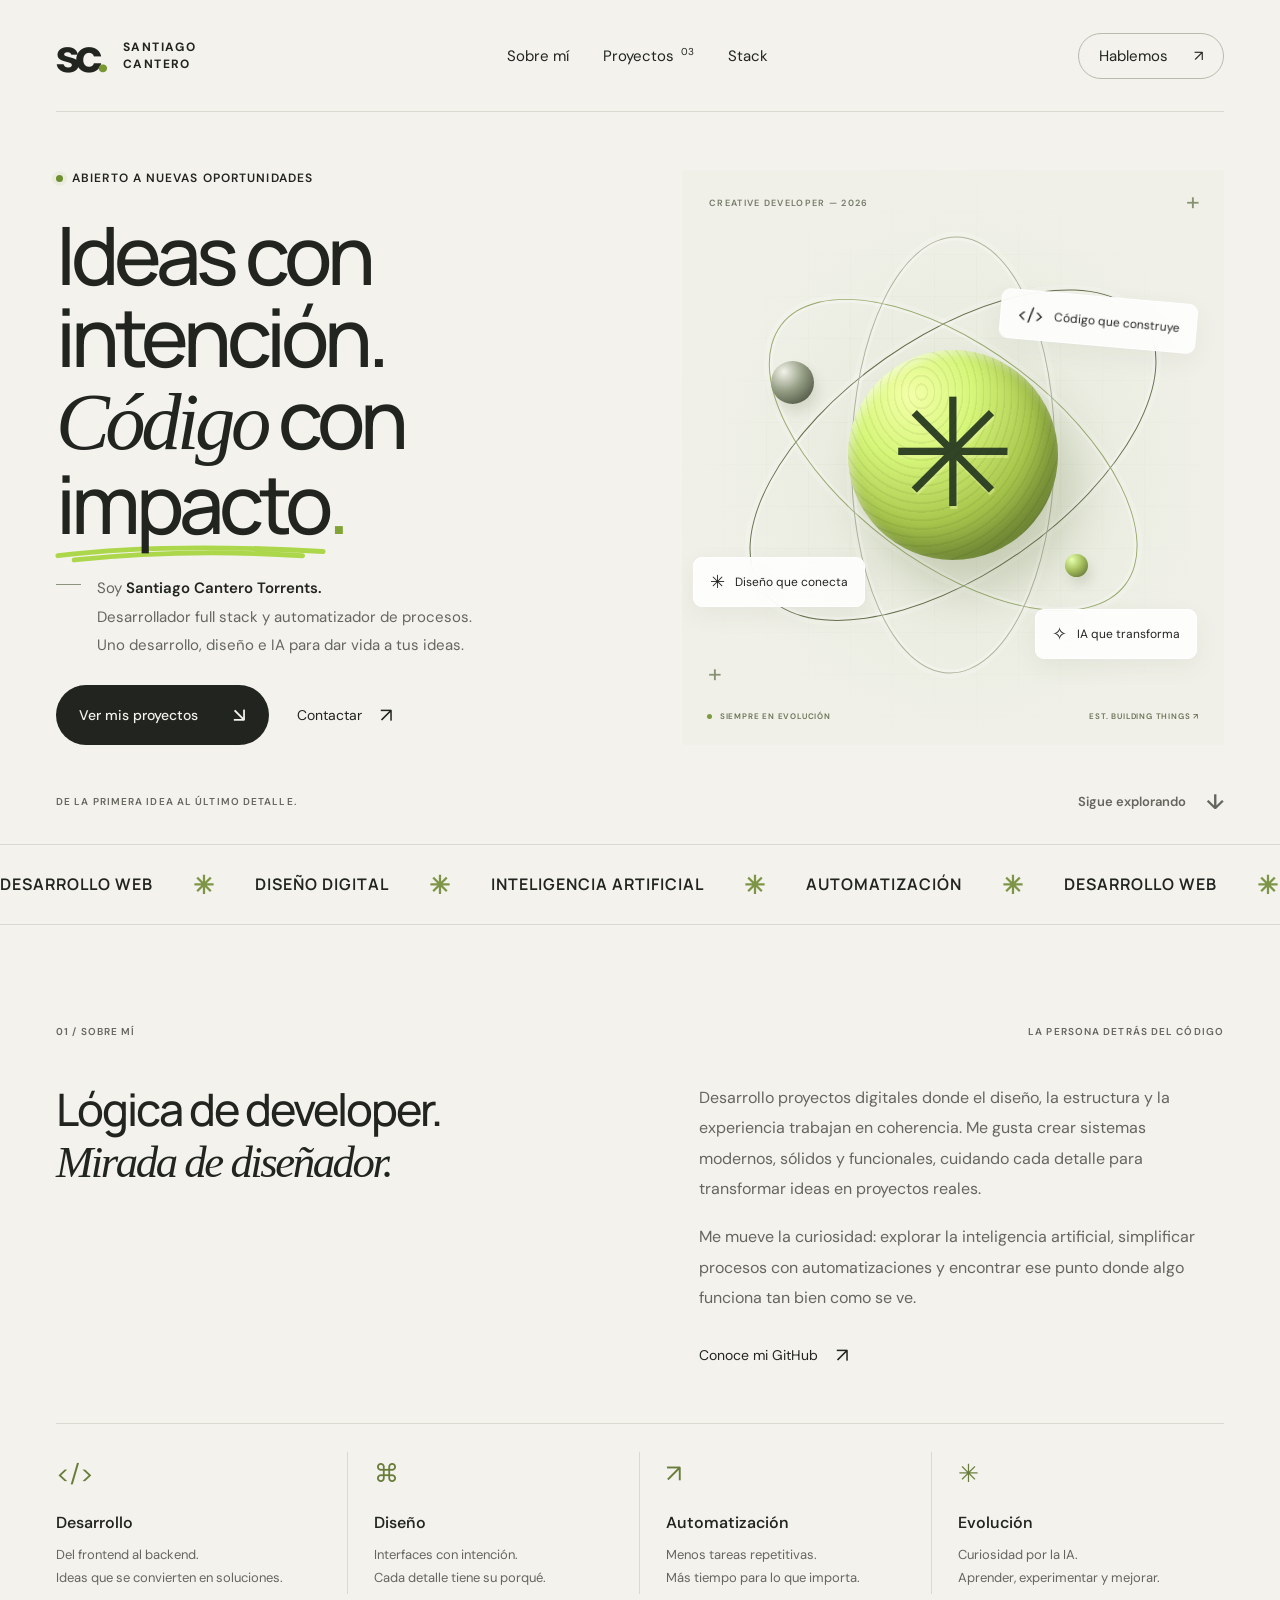
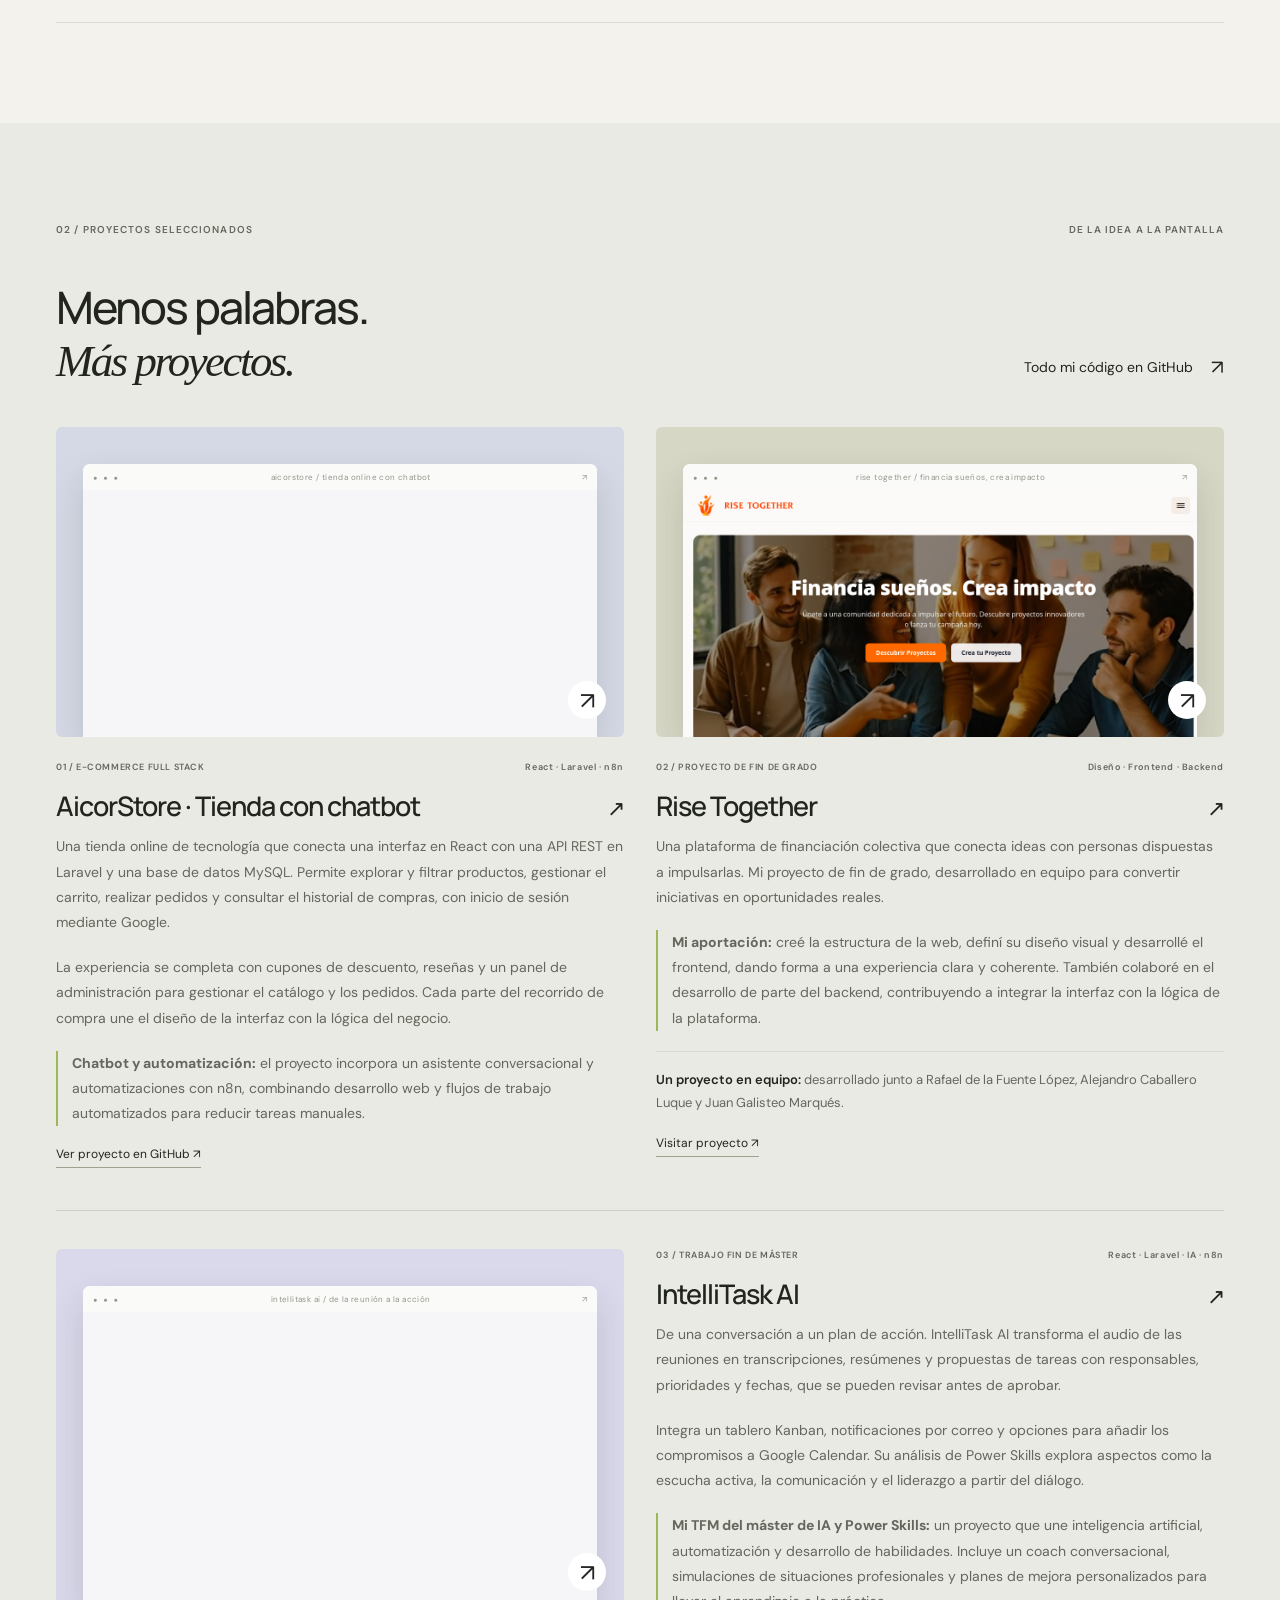
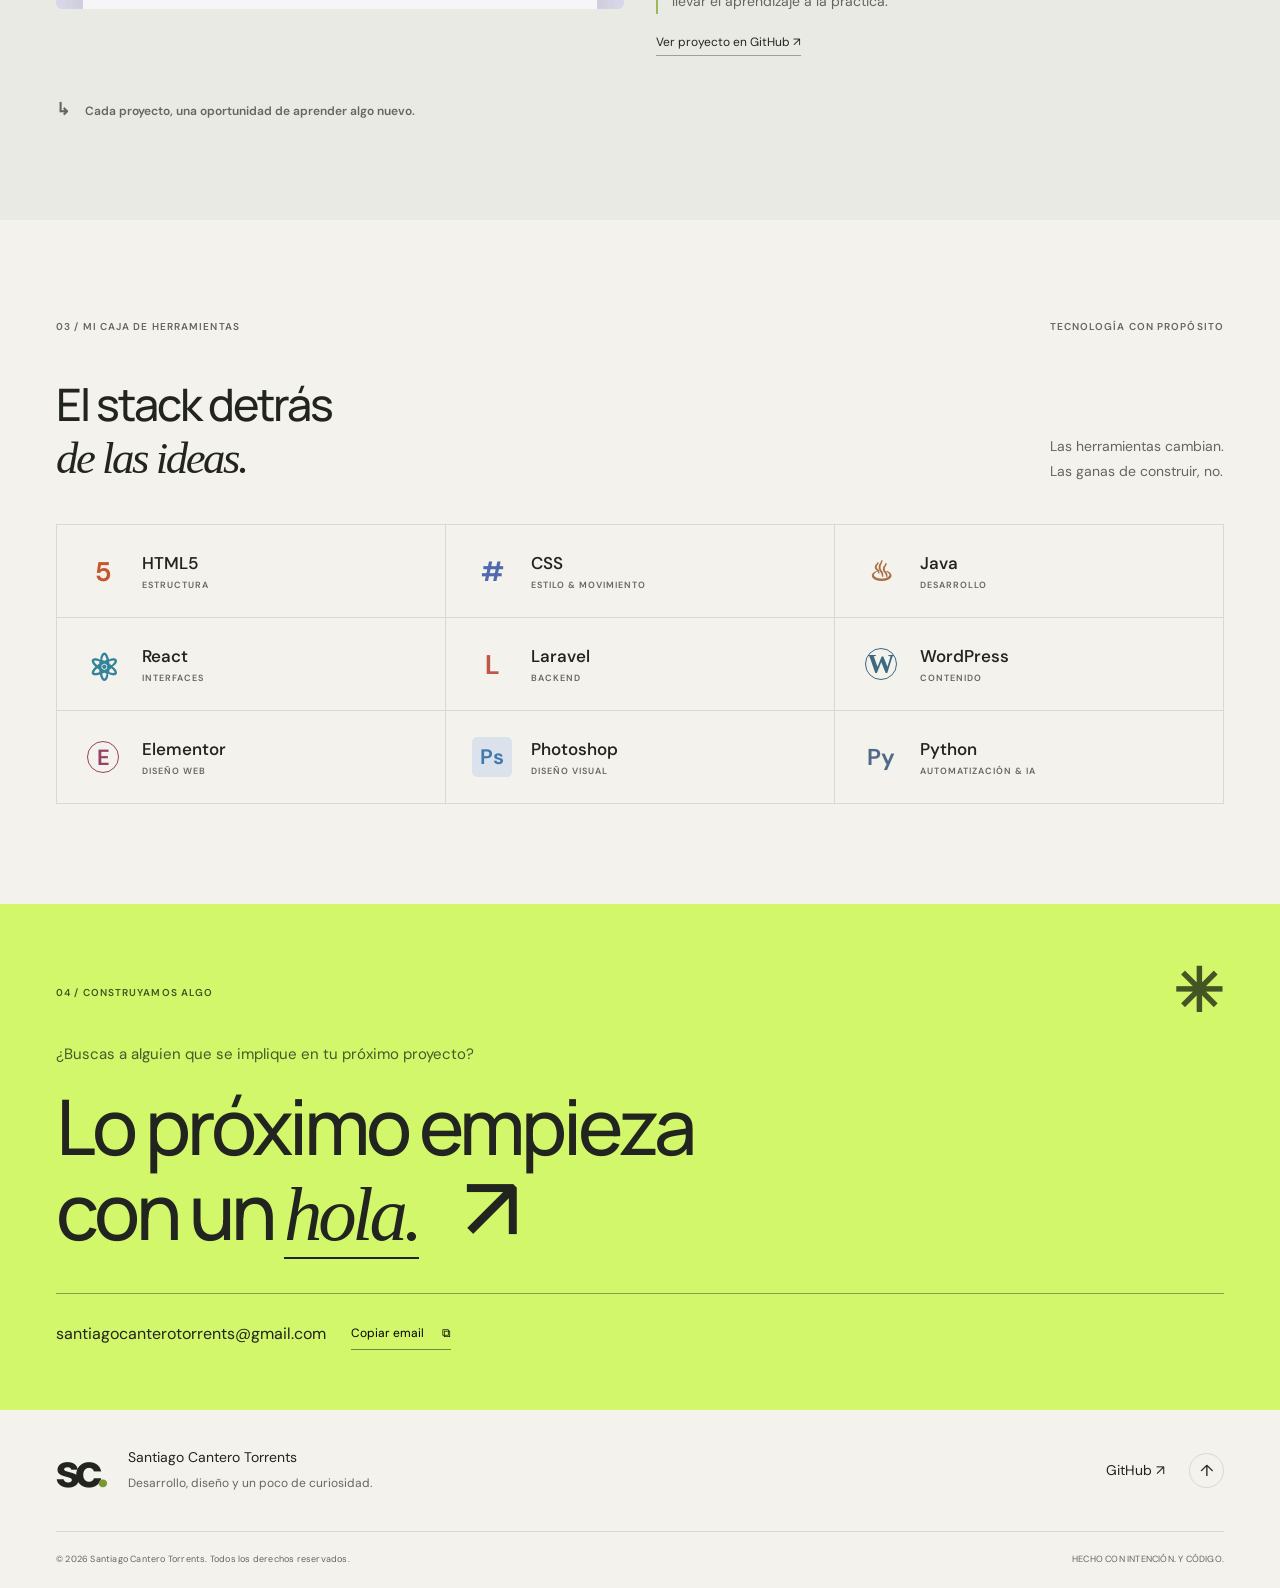
==== index.html @ 755dc34a "Publicar portfolio personal con proyectos y presentación" ====
<!DOCTYPE html>
<html lang="es">
<head>
  <meta charset="UTF-8">
  <meta name="viewport" content="width=device-width, initial-scale=1.0">
  <meta name="theme-color" content="#f3f2ed">
  <meta name="description" content="Santiago Cantero Torrents. Desarrollador full stack y automatizador de procesos. Desarrollo web, diseño e inteligencia artificial para transformar ideas en proyectos reales.">
  <meta property="og:title" content="Santiago Cantero — Desarrollo, diseño & automatización">
  <meta property="og:description" content="Ideas con intención. Código que las hace realidad. Descubre mis proyectos y hablemos.">
  <meta property="og:type" content="website">
  <meta property="og:url" content="https://santicantero.github.io/">
  <link rel="canonical" href="https://santicantero.github.io/">
  <link rel="icon" type="image/svg+xml" href="assets/favicon.svg">
  <link rel="stylesheet" href="styles.css">
  <script src="script.js" defer></script>
  <title>Santiago Cantero Torrents · Full stack developer</title>
</head>
<body>
  <a class="skip-link" href="#contenido">Saltar al contenido</a>
  <header class="header wrap">
    <a class="brand" href="#inicio" aria-label="Santiago Cantero, inicio">sc<span class="brand-dot">.</span><span class="brand-name">SANTIAGO<br>CANTERO</span></a>
    <nav aria-label="Navegación principal">
      <a href="#sobre-mi">Sobre mí</a><a href="#proyectos">Proyectos <span class="nav-count">03</span></a><a href="#stack">Stack</a>
    </nav>
    <a class="header-contact" href="mailto:santiagocanterotorrents@gmail.com">Hablemos <span aria-hidden="true">↗</span></a>
  </header>
  <main id="contenido">
    <section class="hero wrap" id="inicio" aria-labelledby="hero-title">
      <div class="hero-copy">
        <p class="eyebrow"><span class="status-dot"></span> ABIERTO A NUEVAS OPORTUNIDADES</p>
        <h1 id="hero-title">Ideas con<br>intención.<br><span class="serif">Código</span> con<br><span class="highlight">impacto<svg viewBox="0 0 450 25" aria-hidden="true"><path d="M3 17 Q180 -5 442 10 M30 24 Q210 5 408 17"/></svg></span><span class="period">.</span></h1>
        <div class="intro"><span class="intro-line" aria-hidden="true"></span><p>Soy <strong>Santiago Cantero Torrents.</strong><br>Desarrollador full stack y automatizador de procesos.<br>Uno desarrollo, diseño e IA para dar vida a tus ideas.</p></div>
        <div class="hero-actions"><a class="button dark" href="#proyectos">Ver mis proyectos <span aria-hidden="true">↘</span></a><a class="text-link" href="mailto:santiagocanterotorrents@gmail.com">Contactar <span aria-hidden="true">↗</span></a></div>
      </div>
      <div class="hero-art" aria-label="Composición abstracta de órbitas que conectan código, diseño e inteligencia artificial" role="img">
        <div class="art-grid"></div><span class="art-coord top">CREATIVE DEVELOPER — 2026</span><span class="art-cross cross-one">+</span><span class="art-cross cross-two">+</span>
        <div class="orbit-system"><div class="orbit orbit-one"></div><div class="orbit orbit-two"></div><div class="orbit orbit-three"></div><div class="core"><div class="core-inner">✳</div></div><div class="satellite satellite-one"></div><div class="satellite satellite-two"></div></div>
        <div class="floating-label label-code"><span>&lt;/&gt;</span> Código que construye</div><div class="floating-label label-design"><span>✳</span> Diseño que conecta</div><div class="floating-label label-ai"><span>✧</span> IA que transforma</div>
        <div class="art-bottom"><span><i></i> SIEMPRE EN EVOLUCIÓN</span><span>EST. BUILDING THINGS ↗</span></div>
      </div>
      <div class="hero-bottom"><span>DE LA PRIMERA IDEA AL ÚLTIMO DETALLE.</span><a href="#sobre-mi">Sigue explorando <span aria-hidden="true">↓</span></a></div>
    </section>
    <div class="ticker" aria-hidden="true"><div>DESARROLLO WEB <span>✳</span> DISEÑO DIGITAL <span>✳</span> INTELIGENCIA ARTIFICIAL <span>✳</span> AUTOMATIZACIÓN <span>✳</span> DESARROLLO WEB <span>✳</span> DISEÑO DIGITAL <span>✳</span> INTELIGENCIA ARTIFICIAL <span>✳</span> AUTOMATIZACIÓN <span>✳</span></div></div>
    <section class="about section wrap" id="sobre-mi" aria-labelledby="about-title">
      <div class="section-kicker"><span>01 / SOBRE MÍ</span><span>LA PERSONA DETRÁS DEL CÓDIGO</span></div>
      <div class="about-layout"><h2 id="about-title">Lógica de developer.<br><span class="serif">Mirada de diseñador.</span></h2><div class="about-copy"><p>Desarrollo proyectos digitales donde el diseño, la estructura y la experiencia trabajan en coherencia. Me gusta crear sistemas modernos, sólidos y funcionales, cuidando cada detalle para transformar ideas en proyectos reales.</p><p>Me mueve la curiosidad: explorar la inteligencia artificial, simplificar procesos con automatizaciones y encontrar ese punto donde algo funciona tan bien como se ve.</p><a class="text-link" href="https://github.com/santicantero" target="_blank" rel="noopener noreferrer">Conoce mi GitHub <span aria-hidden="true">↗</span></a></div></div>
      <div class="principles"><article><span class="principle-icon">&lt;/&gt;</span><h3>Desarrollo</h3><p>Del frontend al backend.<br>Ideas que se convierten en soluciones.</p></article><article><span class="principle-icon">⌘</span><h3>Diseño</h3><p>Interfaces con intención.<br>Cada detalle tiene su porqué.</p></article><article><span class="principle-icon">↗</span><h3>Automatización</h3><p>Menos tareas repetitivas.<br>Más tiempo para lo que importa.</p></article><article><span class="principle-icon">✳</span><h3>Evolución</h3><p>Curiosidad por la IA.<br>Aprender, experimentar y mejorar.</p></article></div>
    </section>
    <section class="projects section" id="proyectos" aria-labelledby="projects-title"><div class="wrap">
      <div class="section-kicker"><span>02 / PROYECTOS SELECCIONADOS</span><span>DE LA IDEA A LA PANTALLA</span></div>
      <div class="section-heading"><h2 id="projects-title">Menos palabras.<br><span class="serif">Más proyectos.</span></h2><a class="text-link" href="https://github.com/santicantero?tab=repositories" target="_blank" rel="noopener noreferrer">Todo mi código en GitHub <span aria-hidden="true">↗</span></a></div>
      <div class="project-grid">
        <article class="project-card">
          <a class="project-image shop" href="https://github.com/santicantero/Tienda-Online-con-Chatbot" target="_blank" rel="noopener noreferrer" aria-label="Ver el código de Tienda online con chatbot en GitHub; imagen de su interfaz AicorStore">
            <div class="browser-frame"><div class="browser-bar"><span>● ● ●</span><span>aicorstore / tienda online con chatbot</span><span>↗</span></div><iframe class="store-preview" src="assets/tienda-preview.html" title="Vista de la portada de AicorStore, generada a partir de su frontend original" loading="lazy" sandbox="" tabindex="-1" aria-hidden="true"></iframe></div><span class="image-link" aria-hidden="true">↗</span>
          </a>
          <div class="project-meta"><span>01 / E-COMMERCE FULL STACK</span><span>React · Laravel · n8n</span></div>
          <h3><a href="https://github.com/santicantero/Tienda-Online-con-Chatbot" target="_blank" rel="noopener noreferrer">AicorStore · Tienda con chatbot <span aria-hidden="true">↗</span></a></h3>
          <p>Una tienda online de tecnología que conecta una interfaz en React con una API REST en Laravel y una base de datos MySQL. Permite explorar y filtrar productos, gestionar el carrito, realizar pedidos y consultar el historial de compras, con inicio de sesión mediante Google.</p>
          <p>La experiencia se completa con cupones de descuento, reseñas y un panel de administración para gestionar el catálogo y los pedidos. Cada parte del recorrido de compra une el diseño de la interfaz con la lógica del negocio.</p>
          <p class="project-role"><strong>Chatbot y automatización:</strong> el proyecto incorpora un asistente conversacional y automatizaciones con n8n, combinando desarrollo web y flujos de trabajo automatizados para reducir tareas manuales.</p>
          <div class="project-links"><a href="https://github.com/santicantero/Tienda-Online-con-Chatbot" target="_blank" rel="noopener noreferrer">Ver proyecto en GitHub ↗</a></div>
        </article>
        <article class="project-card">
          <a class="project-image tfg" href="https://proyecto1.arenadaw.com.es/" target="_blank" rel="noopener noreferrer" aria-label="Visitar Rise Together, mi proyecto de fin de grado">
            <div class="browser-frame"><div class="browser-bar"><span>● ● ●</span><span>rise together / financia sueños, crea impacto</span><span>↗</span></div><img src="assets/tfg.png" alt="Captura de Rise Together, plataforma para descubrir e impulsar proyectos mediante campañas de financiación" width="1200" height="850" loading="lazy"></div><span class="image-link" aria-hidden="true">↗</span>
          </a>
          <div class="project-meta"><span>02 / PROYECTO DE FIN DE GRADO</span><span>Diseño · Frontend · Backend</span></div>
          <h3><a href="https://proyecto1.arenadaw.com.es/" target="_blank" rel="noopener noreferrer">Rise Together <span aria-hidden="true">↗</span></a></h3>
          <p>Una plataforma de financiación colectiva que conecta ideas con personas dispuestas a impulsarlas. Mi proyecto de fin de grado, desarrollado en equipo para convertir iniciativas en oportunidades reales.</p>
          <p class="project-role"><strong>Mi aportación:</strong> creé la estructura de la web, definí su diseño visual y desarrollé el frontend, dando forma a una experiencia clara y coherente. También colaboré en el desarrollo de parte del backend, contribuyendo a integrar la interfaz con la lógica de la plataforma.</p>
          <p class="project-credits"><strong>Un proyecto en equipo:</strong> desarrollado junto a Rafael de la Fuente López, Alejandro Caballero Luque y Juan Galisteo Marqués.</p>
          <div class="project-links"><a href="https://proyecto1.arenadaw.com.es/" target="_blank" rel="noopener noreferrer">Visitar proyecto ↗</a></div>
        </article>
        <article class="project-card project-featured">
          <a class="project-image intellitask" href="https://github.com/santicantero/IntelliTask-AI" target="_blank" rel="noopener noreferrer" aria-label="Ver IntelliTask AI, mi TFM de IA y Power Skills, en GitHub">
            <div class="browser-frame"><div class="browser-bar"><span>● ● ●</span><span>intellitask ai / de la reunión a la acción</span><span>↗</span></div><iframe class="store-preview" src="assets/intellitask-preview.html" title="Vista del panel original de IntelliTask AI, sin datos de reuniones" loading="lazy" sandbox="" tabindex="-1" aria-hidden="true"></iframe></div><span class="image-link" aria-hidden="true">↗</span>
          </a>
          <div class="featured-copy">
            <div class="project-meta"><span>03 / TRABAJO FIN DE MÁSTER</span><span>React · Laravel · IA · n8n</span></div>
            <h3><a href="https://github.com/santicantero/IntelliTask-AI" target="_blank" rel="noopener noreferrer">IntelliTask AI <span aria-hidden="true">↗</span></a></h3>
            <p>De una conversación a un plan de acción. IntelliTask AI transforma el audio de las reuniones en transcripciones, resúmenes y propuestas de tareas con responsables, prioridades y fechas, que se pueden revisar antes de aprobar.</p>
            <p>Integra un tablero Kanban, notificaciones por correo y opciones para añadir los compromisos a Google Calendar. Su análisis de Power Skills explora aspectos como la escucha activa, la comunicación y el liderazgo a partir del diálogo.</p>
            <p class="project-role"><strong>Mi TFM del máster de IA y Power Skills:</strong> un proyecto que une inteligencia artificial, automatización y desarrollo de habilidades. Incluye un coach conversacional, simulaciones de situaciones profesionales y planes de mejora personalizados para llevar el aprendizaje a la práctica.</p>
            <div class="project-links"><a href="https://github.com/santicantero/IntelliTask-AI" target="_blank" rel="noopener noreferrer">Ver proyecto en GitHub ↗</a></div>
          </div>
        </article>
      </div><p class="projects-note"><span>↳</span> Cada proyecto, una oportunidad de aprender algo nuevo.</p>
    </div></section>
    <section class="stack section wrap" id="stack" aria-labelledby="stack-title"><div class="section-kicker"><span>03 / MI CAJA DE HERRAMIENTAS</span><span>TECNOLOGÍA CON PROPÓSITO</span></div><div class="section-heading"><h2 id="stack-title">El stack detrás<br><span class="serif">de las ideas.</span></h2><p>Las herramientas cambian.<br>Las ganas de construir, no.</p></div><div class="tech-grid">
      <div class="tech"><span class="tech-symbol html">5</span><div><h3>HTML5</h3><p>ESTRUCTURA</p></div></div><div class="tech"><span class="tech-symbol css">#</span><div><h3>CSS</h3><p>ESTILO & MOVIMIENTO</p></div></div><div class="tech"><span class="tech-symbol java">♨</span><div><h3>Java</h3><p>DESARROLLO</p></div></div><div class="tech"><span class="tech-symbol react">⚛</span><div><h3>React</h3><p>INTERFACES</p></div></div><div class="tech"><span class="tech-symbol laravel">L</span><div><h3>Laravel</h3><p>BACKEND</p></div></div><div class="tech"><span class="tech-symbol wordpress">W</span><div><h3>WordPress</h3><p>CONTENIDO</p></div></div><div class="tech"><span class="tech-symbol elementor">E</span><div><h3>Elementor</h3><p>DISEÑO WEB</p></div></div><div class="tech"><span class="tech-symbol photoshop">Ps</span><div><h3>Photoshop</h3><p>DISEÑO VISUAL</p></div></div><div class="tech"><span class="tech-symbol python">Py</span><div><h3>Python</h3><p>AUTOMATIZACIÓN & IA</p></div></div>
    </div></section>
    <section class="contact" id="contacto" aria-labelledby="contact-title"><div class="wrap"><div class="section-kicker"><span>04 / CONSTRUYAMOS ALGO</span><span class="contact-star" aria-hidden="true">✳</span></div><p class="contact-intro">¿Buscas a alguien que se implique en tu próximo proyecto?</p><h2 id="contact-title">Lo próximo empieza<br>con un <a href="mailto:santiagocanterotorrents@gmail.com"><span class="serif">hola.</span><span class="contact-arrow" aria-hidden="true">↗</span></a></h2><div class="contact-bottom"><a class="email" href="mailto:santiagocanterotorrents@gmail.com">santiagocanterotorrents@gmail.com</a><button class="copy-email" type="button">Copiar email <span aria-hidden="true">⧉</span></button><span class="copy-status" role="status" aria-live="polite"></span></div></div></section>
  </main>
  <footer class="footer wrap"><div class="footer-top"><a class="brand" href="#inicio" aria-label="Volver al inicio">sc<span class="brand-dot">.</span></a><p>Santiago Cantero Torrents<br><span>Desarrollo, diseño y un poco de curiosidad.</span></p><a class="text-link" href="https://github.com/santicantero" target="_blank" rel="noopener noreferrer">GitHub ↗</a><a class="back-top" href="#inicio" aria-label="Volver al inicio">↑</a></div><div class="footer-bottom"><span>© <span id="year">2026</span> Santiago Cantero Torrents. Todos los derechos reservados.</span><span>HECHO CON INTENCIÓN. Y CÓDIGO.</span></div></footer>
</body>
</html>
---- styles.css ----
@import url('https://fonts.googleapis.com/css2?family=DM+Sans:wght@400;450;500;550;600;650;700&family=Manrope:wght@400;500;600;650;700;750;800&display=swap');
:root{--paper:#f3f2ed;--ink:#22241f;--muted:#65675e;--line:#d8d9cf;--lime:#d2f76a;--serif:Georgia,'Times New Roman',serif}*{box-sizing:border-box}html{scroll-behavior:smooth;scroll-padding-top:30px}body{margin:0;background:var(--paper);color:var(--ink);font-family:'DM Sans',sans-serif;-webkit-font-smoothing:antialiased}a{color:inherit;text-decoration:none}button{font:inherit}::selection{background:var(--lime);color:var(--ink)}:focus-visible{outline:3px solid #678d19;outline-offset:6px}button,a{-webkit-tap-highlight-color:transparent}img{display:block;max-width:100%}.wrap{width:min(1280px,calc(100% - 112px));margin-inline:auto}.header{height:112px;display:flex;align-items:center;justify-content:space-between;border-bottom:1px solid var(--line)}.brand{display:flex;align-items:center;font-size:49px;font-weight:800;letter-spacing:-5px;line-height:1}.brand-dot{color:#799733}.brand-name{font-size:12px;line-height:1.4;letter-spacing:1.4px;font-weight:700;margin-left:19px}.header nav{display:flex;gap:34px;align-items:center;font-size:15px}.header nav a{padding:12px 0}.header nav a:hover,.text-link:hover{color:#668321}.nav-count{font-size:10px;vertical-align:super;margin-left:3px}.header-contact{border:1px solid #b8bbac;border-radius:30px;padding:12px 20px;font-size:15px;display:flex;gap:26px;transition:background .2s}.header-contact:hover{background:var(--lime)}.hero{display:grid;grid-template-columns:1.1fr 1fr;gap:20px 30px;padding-top:58px}.eyebrow,.section-kicker,.art-coord,.art-bottom,.hero-bottom,.project-meta,.projects-note,.footer-bottom,.tech p{font-family:'DM Sans',sans-serif;font-size:12px;font-weight:600;letter-spacing:1.1px}.eyebrow{display:flex;align-items:center;gap:9px;margin:0 0 28px}.status-dot{width:7px;height:7px;border-radius:50%;background:#6c902f;box-shadow:0 0 0 4px #79973312}h1,h2,h3,p{margin-top:0}h1,h2{font-family:'Manrope','DM Sans',sans-serif;font-weight:500}h1{font-size:clamp(60px,6.3vw,92px);line-height:1.015;letter-spacing:-5px;margin-bottom:30px}.serif{font-family:var(--serif);font-weight:400;font-style:italic;letter-spacing:-.055em}.highlight{position:relative;z-index:0}.highlight svg{position:absolute;left:0;bottom:-5px;width:100%;height:20px;z-index:-1;overflow:visible}.highlight path{stroke:#acd74a;stroke-width:8;fill:none;stroke-linecap:round}.period{color:#82a336}.intro{display:flex;gap:16px;align-items:flex-start}.intro-line{width:25px;height:1px;background:#8d9381;margin-top:10px;flex-shrink:0}.intro p{font-size:15px;color:var(--muted);line-height:1.9;margin-bottom:25px}.intro strong{color:var(--ink);font-weight:600}.hero-actions{display:flex;align-items:center;gap:28px}.button{display:inline-flex;gap:35px;align-items:center;padding:17px 23px;border-radius:40px;font-size:14px;font-weight:500;transition:transform .2s,background .2s}.button:hover{transform:translateY(-3px);background:#424a31}.dark{background:var(--ink);color:var(--paper)}.button span{font-size:20px}.text-link{font-size:14px;display:inline-flex;gap:18px;align-items:center;transition:color .2s}.text-link span{font-size:20px}.hero-art{position:relative;min-height:550px;align-self:stretch;border-radius:4px;overflow:hidden;background:radial-gradient(ellipse at 52% 52%,#e3e8d4 0%,#e9ecdf 28%,#f0f0e8 65%);isolation:isolate}.art-grid{position:absolute;inset:0;background-image:linear-gradient(#929d7810 1px,transparent 1px),linear-gradient(90deg,#929d7810 1px,transparent 1px);background-size:42px 42px;mask-image:radial-gradient(ellipse,#000,transparent 75%)}.art-coord{position:absolute;top:27px;left:27px;font-size:9px;letter-spacing:1.3px;color:#737968}.art-cross{position:absolute;font-size:25px;font-weight:400;color:#889373}.cross-one{right:24px;top:15px}.cross-two{left:26px;bottom:55px}.orbit-system{position:absolute;inset:14% 2% 15%;perspective:800px;animation:levitate 7s ease-in-out infinite}.orbit{position:absolute;left:50%;top:50%;width:90%;height:58%;border:1px solid #67714e;box-shadow:0 0 0 5px #ffffff28,inset 0 0 0 3px #ffffff42;border-radius:50%;transform:translate(-50%,-50%) rotate(-35deg)}.orbit-two{transform:translate(-50%,-50%) rotate(37deg);border-color:#9aab70;width:83%;height:53%}.orbit-three{transform:translate(-50%,-50%) rotate(91deg);width:84%;height:50%;border-color:#b0b59d}.core{position:absolute;left:50%;top:50%;width:210px;height:210px;transform:translate(-50%,-50%);border-radius:50%;display:grid;place-items:center;background:radial-gradient(circle at 30% 22%,#f3ffa8 0%,#d6f67a 28%,#a9c74d 58%,#758d39 85%);box-shadow:inset -13px -15px 23px #51652665,inset 3px 4px 8px #fff9,18px 30px 46px #61703b3d;z-index:2}.core:after{content:'';position:absolute;inset:0;border-radius:50%;background:repeating-radial-gradient(ellipse at 35% 20%,transparent 0 5px,#5f773418 6px 7px);mix-blend-mode:multiply}.core-inner{font-size:150px;color:#314526;line-height:1;text-shadow:1px 3px 0 #eef9a56b;animation:rotate 40s linear infinite}.satellite{position:absolute;border-radius:50%;background:radial-gradient(circle at 30% 25%,#f1f3e8,#939b82 45%,#363e2f);width:43px;height:43px;box-shadow:4px 8px 12px #535c3526;z-index:3}.satellite-one{left:15%;top:27%}.satellite-two{width:23px;height:23px;bottom:20%;right:24%;background:radial-gradient(circle at 30% 25%,#e5ffad,#a6bf5d 45%,#51612f)}.floating-label{position:absolute;display:flex;align-items:center;gap:10px;padding:12px 16px;font-size:12px;background:#ffffffd9;backdrop-filter:blur(12px);border:1px solid #fff;border-radius:9px;box-shadow:0 8px 25px #464d3410;z-index:4;animation:levitate 6s ease-in-out infinite}.floating-label span{font-size:18px}.label-code{top:22%;right:5%;transform:rotate(5deg)}.label-design{left:2%;bottom:24%;animation-delay:-2s}.label-ai{right:5%;bottom:15%;animation-delay:-4s}.art-bottom{position:absolute;bottom:24px;left:25px;right:25px;display:flex;justify-content:space-between;font-size:8px;letter-spacing:.8px;color:#697354}.art-bottom i{display:inline-block;width:5px;height:5px;background:#7c9c3c;border-radius:50%;margin-right:5px}.hero-bottom{grid-column:1/-1;display:flex;align-items:center;justify-content:space-between;margin:23px 0 28px;color:var(--muted);font-size:10px}.hero-bottom a{display:flex;align-items:center;gap:20px;text-transform:none;letter-spacing:0;font-size:13px}.hero-bottom a span{font-size:21px}.ticker{border-block:1px solid var(--line);padding:22px 0;overflow:hidden}.ticker>div{display:flex;align-items:center;gap:40px;width:max-content;animation:marquee 45s linear infinite;font-family:'Manrope',sans-serif;font-size:16px;font-weight:650;letter-spacing:1px}.ticker span{font-size:25px;color:#7e9547}.section{padding-block:100px}.section-kicker{display:flex;justify-content:space-between;gap:20px;margin-bottom:45px;font-size:10px;color:var(--muted)}.about-layout{display:grid;grid-template-columns:1.1fr 1fr;gap:65px}h2{font-size:clamp(34px,3.5vw,50px);line-height:1.15;letter-spacing:-2px;margin-bottom:35px}.about-copy p{font-size:16px;line-height:1.9;color:var(--muted);margin-bottom:18px}.about-copy .text-link{margin-top:10px}.principles{display:grid;grid-template-columns:repeat(4,1fr);border-block:1px solid var(--line);margin-top:55px;padding:28px 0}.principles article{padding:5px 26px;border-right:1px solid var(--line)}.principles article:first-child{padding-left:0}.principles article:last-child{border:0}.principle-icon{display:block;font-size:25px;margin-bottom:25px;color:#697d3b;height:30px}.principles h3{font-size:16px;font-weight:550;margin-bottom:10px}.principles p{font-size:13px;color:var(--muted);line-height:1.8;margin:0}.projects{background:#e9eae3}.section-heading{display:flex;align-items:flex-end;justify-content:space-between;gap:30px;margin-bottom:40px}.section-heading h2{margin-bottom:0}.section-heading>.text-link{margin-bottom:7px}.project-grid{display:grid;grid-template-columns:1fr 1fr;gap:32px}.project-image{display:block;position:relative;overflow:hidden;padding:37px 27px 0;height:310px;border-radius:6px}.shop{background:#d4d9e5}.tfg{background:#d7d7c6}.browser-frame{border-radius:7px 7px 0 0;overflow:hidden;box-shadow:0 15px 35px #1b211724;transition:transform .6s cubic-bezier(.2,.8,.2,1);background:#fff;height:100%}.project-image:hover .browser-frame{transform:translateY(-8px) rotate(-1deg) scale(1.025)}.browser-bar{display:flex;align-items:center;justify-content:space-between;height:26px;padding:0 10px;background:#fafaf8;color:#92958a;font-size:8px;letter-spacing:.4px}.browser-bar>span:first-child{letter-spacing:2px;font-size:7px}.browser-frame img{width:100%;height:auto;min-height:100%;object-fit:cover;object-position:top}.image-link{position:absolute;right:18px;bottom:18px;width:38px;height:38px;border-radius:50%;background:#fff;display:grid;place-items:center;font-size:24px;transition:transform .2s}.project-image:hover .image-link{transform:rotate(45deg);background:var(--lime)}.project-meta{display:flex;justify-content:space-between;gap:10px;font-size:9px;letter-spacing:.6px;margin-top:24px;color:var(--muted)}.project-card h3{font-family:'Manrope',sans-serif;font-weight:550;font-size:27px;letter-spacing:-1px;margin:14px 0 10px}.project-card h3 a{display:flex;justify-content:space-between}.project-card h3 span{font-size:22px;font-weight:400}.project-card>p{font-size:14px;line-height:1.8;color:var(--muted);max-width:440px;margin-bottom:20px}.project-links{display:flex;gap:25px;font-size:12px}.project-links a{border-bottom:1px solid #9dA28e;padding-bottom:5px}.project-links a:hover{color:#536f1b;border-color:currentColor}.projects-note{margin:42px 0 0;font-size:12px;letter-spacing:0;color:var(--muted)}.projects-note span{margin-right:12px;font-size:17px}.section-heading>p{font-size:14px;line-height:1.8;color:var(--muted);margin:0}.tech-grid{display:grid;grid-template-columns:repeat(3,1fr);border-top:1px solid var(--line);border-left:1px solid var(--line)}.tech{display:flex;align-items:center;gap:19px;padding:26px;border-right:1px solid var(--line);border-bottom:1px solid var(--line);transition:background .2s}.tech:hover{background:#e8eddb}.tech h3{font-size:17px;font-weight:550;margin-bottom:5px}.tech p{font-size:9px;letter-spacing:1px;color:var(--muted);margin:0}.tech-symbol{display:grid;place-items:center;width:40px;height:40px;font-size:27px;font-weight:650}.html{color:#c5572f}.css{color:#5269af}.java{color:#a97044}.react{color:#33839a;font-size:37px}.laravel{color:#bf5648}.wordpress{font-family:Georgia,serif;color:#3c6980;border:1.5px solid;border-radius:50%;width:32px;height:32px;margin:4px}.elementor{color:#994065;border:1.5px solid;border-radius:50%;width:32px;height:32px;margin:4px;font-size:22px}.photoshop{color:#427aaf;font-size:21px;border-radius:5px;background:#dbe2ec}.python{color:#516b86;font-size:23px}.contact{background:var(--lime);padding:58px 0 60px;overflow:hidden}.contact .section-kicker{color:#445424;align-items:center;margin-bottom:22px}.contact-star{font-size:60px;line-height:1;animation:rotate 35s linear infinite}.contact-intro{font-size:15px;color:#49582c;margin-bottom:20px}.contact h2{font-size:clamp(50px,6vw,85px);letter-spacing:-4px;line-height:1.1;margin-bottom:36px}.contact h2 a{white-space:nowrap}.contact h2 .serif{border-bottom:2px solid #22241f}.contact-arrow{display:inline-block;font-size:90px;line-height:.7;margin-left:45px;transition:transform .3s}.contact h2 a:hover .contact-arrow{transform:translate(9px,-9px)}.contact-bottom{border-top:1px solid #899e51;padding-top:23px;display:flex;gap:25px;align-items:center;flex-wrap:wrap}.email{font-size:16px}.copy-email{border:0;background:transparent;padding:8px 0;cursor:pointer;font-size:12px;border-bottom:1px solid #71883c}.copy-email span{margin-left:15px}.copy-status{font-size:13px}.footer{padding-block:35px 23px}.footer-top{display:flex;gap:24px;align-items:center;margin-bottom:35px}.footer-top p{font-size:14px;line-height:1.8;margin:0}.footer-top p span{color:var(--muted);font-size:12px}.footer-top>.text-link{margin-left:auto}.back-top{width:35px;height:35px;border:1px solid var(--line);border-radius:50%;display:grid;place-items:center}.footer-bottom{display:flex;justify-content:space-between;gap:20px;font-size:9px;font-weight:400;letter-spacing:.2px;color:var(--muted);border-top:1px solid var(--line);padding-top:21px}.skip-link{position:fixed;top:-100px;left:15px;z-index:100;background:var(--ink);color:#fff;padding:15px}.skip-link:focus{top:10px}.reveal-ready{opacity:0;transform:translateY(22px);transition:opacity .8s,transform .8s}.reveal-ready.is-visible{opacity:1;transform:none}@keyframes rotate{to{transform:rotate(360deg)}}@keyframes levitate{0%,100%{translate:0 0}50%{translate:0 -12px}}@keyframes marquee{to{transform:translateX(-50%)}}
@media(min-width:1500px){.hero-art{min-height:600px}.hero{padding-top:65px}.core{width:245px;height:245px}.core-inner{font-size:170px}}@media(max-width:1050px){.wrap{width:calc(100% - 64px)}.header{height:95px}.hero{gap:20px;padding-top:40px}h1{font-size:67px;letter-spacing:-4px}.hero-art{min-height:530px}.core{width:170px;height:170px}.core-inner{font-size:120px}.floating-label{font-size:9px;padding:10px}.label-code{right:1%}.label-design{left:0}.art-bottom span:last-child{display:none}.about-layout{gap:30px}.project-image{height:260px;padding:27px 18px 0}.section{padding-block:75px}.principles article{padding-inline:18px}.project-meta{font-size:8px}.hero-bottom{margin-top:15px}.intro p{font-size:14px}.contact-arrow{font-size:70px}}
@media(max-width:700px){.wrap{width:calc(100% - 40px)}.header{height:82px}.brand{font-size:40px}.brand-name{display:none}.header nav{gap:18px;font-size:13px}.nav-count{display:none}.header-contact{font-size:13px;padding:9px 13px;gap:12px}.hero{grid-template-columns:1fr;padding-top:35px;gap:25px}.eyebrow{font-size:9px;margin-bottom:24px}h1{font-size:clamp(60px,13vw,84px);letter-spacing:-3.5px}h1 br:nth-of-type(2){display:none}h1 .serif:before{content:' ';}.intro p{font-size:14px}.hero-art{min-height:385px}.orbit-system{inset:5% 8%}.core{width:170px;height:170px}.label-code{top:19%;right:8%}.label-design{left:5%;bottom:28%}.label-ai{right:6%;bottom:16%}.art-bottom span:last-child{display:block}.hero-bottom{margin:0 0 0;padding:0 0 20px;font-size:8px}.hero-bottom a{font-size:12px;gap:12px}.ticker{padding-block:16px}.ticker>div{font-size:13px;gap:26px}.ticker span{font-size:20px}.section{padding-block:60px}.section-kicker{font-size:9px;margin-bottom:30px}.section-kicker>span:last-child:not(.contact-star){display:none}.about-layout{grid-template-columns:1fr;gap:0}h2{font-size:36px;letter-spacing:-1.7px}.about-copy p{font-size:15px}.principles{grid-template-columns:1fr 1fr;padding:0;margin-top:35px}.principles article{padding:22px 18px!important}.principles article:nth-child(2){border-right:0}.principles article:nth-child(-n+2){border-bottom:1px solid var(--line)}.principle-icon{margin-bottom:18px}.principles p{font-size:12px}.section-heading{align-items:flex-start;flex-direction:column;gap:24px;margin-bottom:30px}.project-grid{grid-template-columns:1fr;gap:38px}.project-image{height:290px;padding:30px 22px 0}.project-meta{font-size:9px}.project-card h3{font-size:27px}.project-card>p{font-size:14px}.tech-grid{grid-template-columns:1fr 1fr}.tech{padding:20px 12px;gap:12px}.tech h3{font-size:15px}.tech p{font-size:7.5px;letter-spacing:.5px}.tech-symbol{width:32px;font-size:25px}.tech:last-child{grid-column:1/-1}.tech .photoshop{font-size:19px}.contact{padding-block:35px 40px}.contact-star{font-size:42px}.contact-intro{font-size:13px;max-width:260px}.contact h2{font-size:clamp(43px,9vw,65px);letter-spacing:-2px}.contact-arrow{font-size:60px;margin-left:20px}.contact-bottom{gap:13px}.email{font-size:clamp(11px,3.1vw,14px)}.footer-top{gap:14px;flex-wrap:wrap}.footer-top p{font-size:12px}.footer-top p span{font-size:9px}.footer-top>.text-link{font-size:12px}.back-top{width:28px;height:28px}.footer-bottom{flex-direction:column;gap:12px;font-size:8px}.button{padding:14px 20px}.hero-actions{gap:25px}.brand{letter-spacing:-4px}}
@media(prefers-reduced-motion:reduce){html{scroll-behavior:auto}*,*:before,*:after{animation:none!important;transition:none!important}.reveal-ready{opacity:1;transform:none}}

/* Keep longer project names and metadata comfortable at small widths. */
.project-meta{flex-wrap:wrap;row-gap:7px}.project-card h3 a{gap:16px;align-items:baseline}.project-card h3 a span{flex-shrink:0}.project-role{border-left:2px solid #9db75a;padding-left:14px}.project-card>p{max-width:none}.email{overflow-wrap:anywhere}.footer-top p{min-width:0}@media(max-width:380px){.header nav{gap:12px}.header-contact{padding-inline:10px}.hero-actions{gap:17px}.button{gap:22px}.project-meta{font-size:10px}}

/* Static render of the original shop frontend, framed like the other project. */
.store-preview{display:block;width:250%;height:900px;border:0;transform:scale(.4);transform-origin:top left;pointer-events:none;background:#f6f6f8}
.project-card .project-credits{margin-top:18px;padding-top:16px;border-top:1px solid var(--line);font-size:13px;line-height:1.8}
.project-credits strong{font-weight:600;color:var(--ink)}

/* Featured master's project: a wider card keeps its context easy to read. */
.intellitask{background:#dad9ec}
.project-featured{grid-column:1/-1;display:grid;grid-template-columns:minmax(0,1fr) minmax(0,1fr);gap:32px;border-top:1px solid #cdd0c3;padding-top:38px;margin-top:10px;align-items:start}
.project-featured .project-image{height:360px}
.project-featured .project-meta{margin-top:0}
.featured-copy>p{font-size:14px;line-height:1.8;color:var(--muted);margin-bottom:20px}
@media(max-width:700px){.project-featured{grid-template-columns:minmax(0,1fr);gap:24px;padding-top:30px}.project-featured .project-image{height:290px}.featured-copy>p{font-size:14px}}
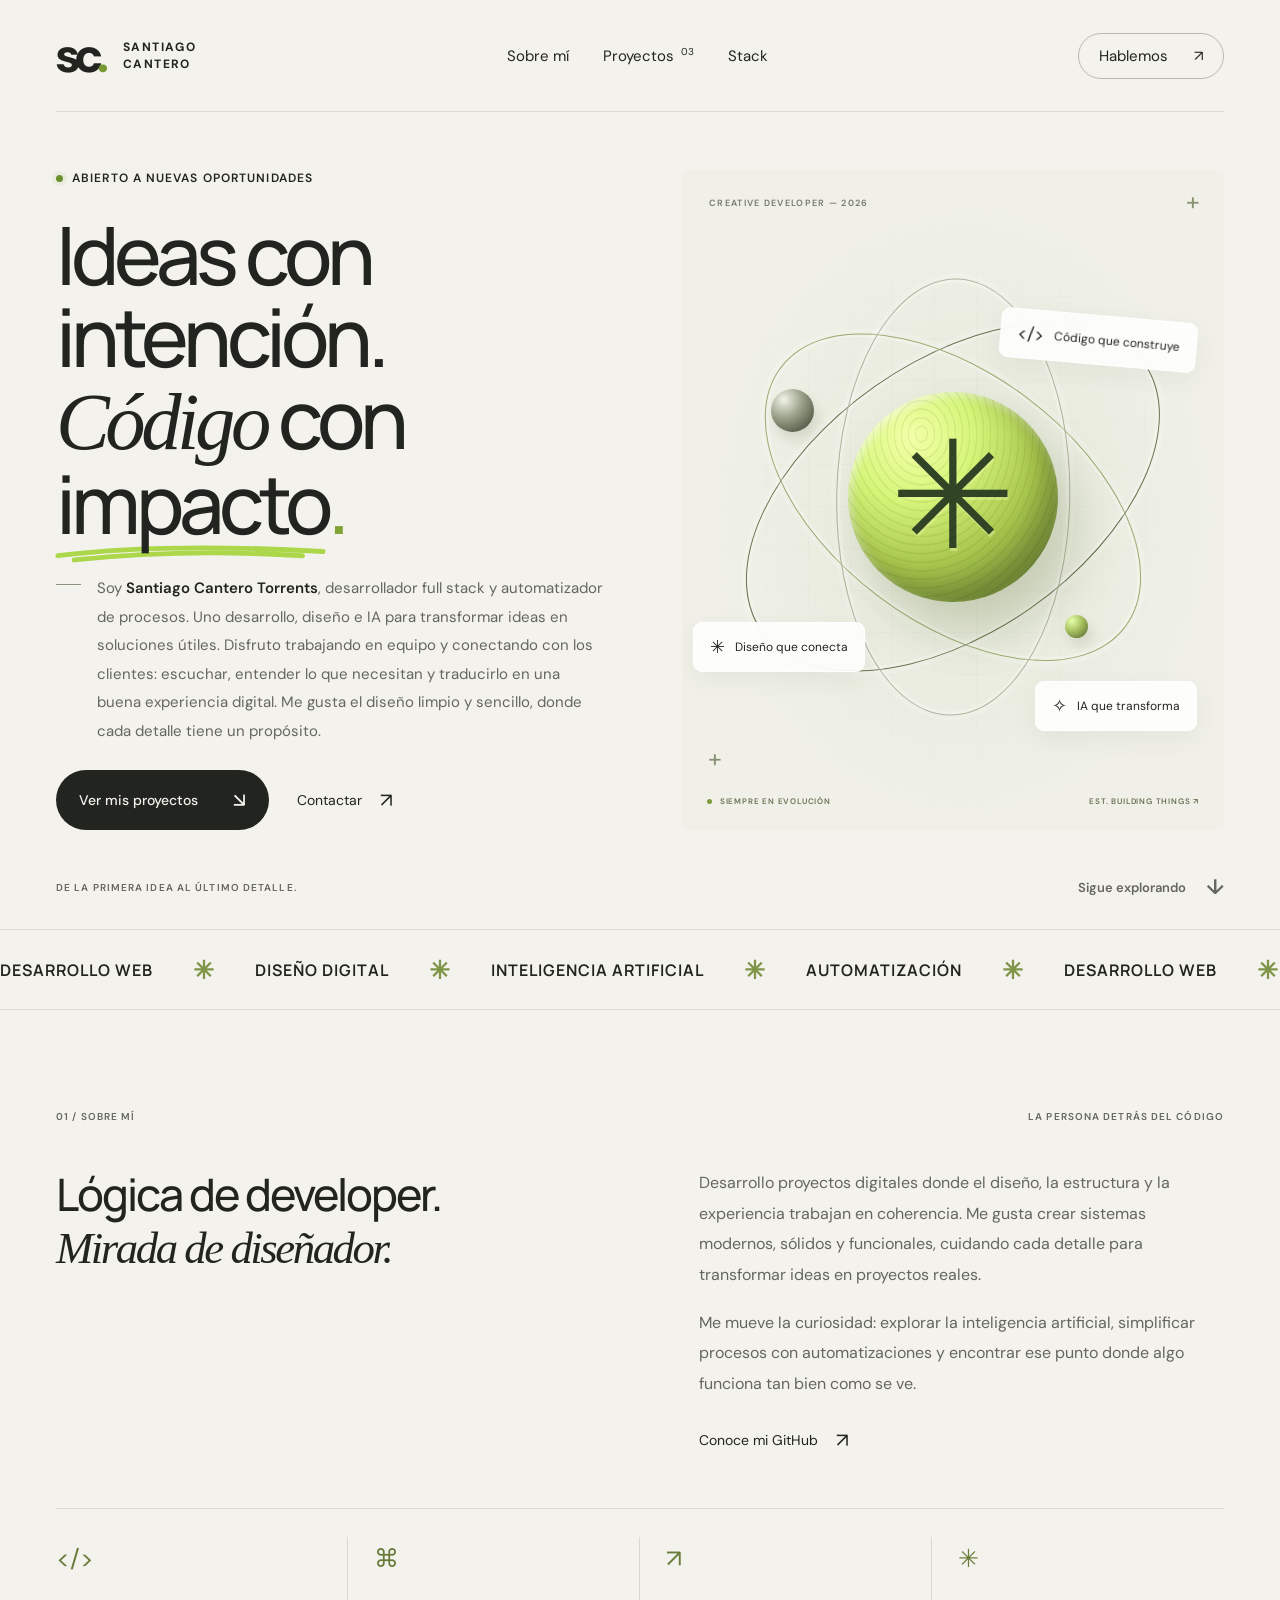
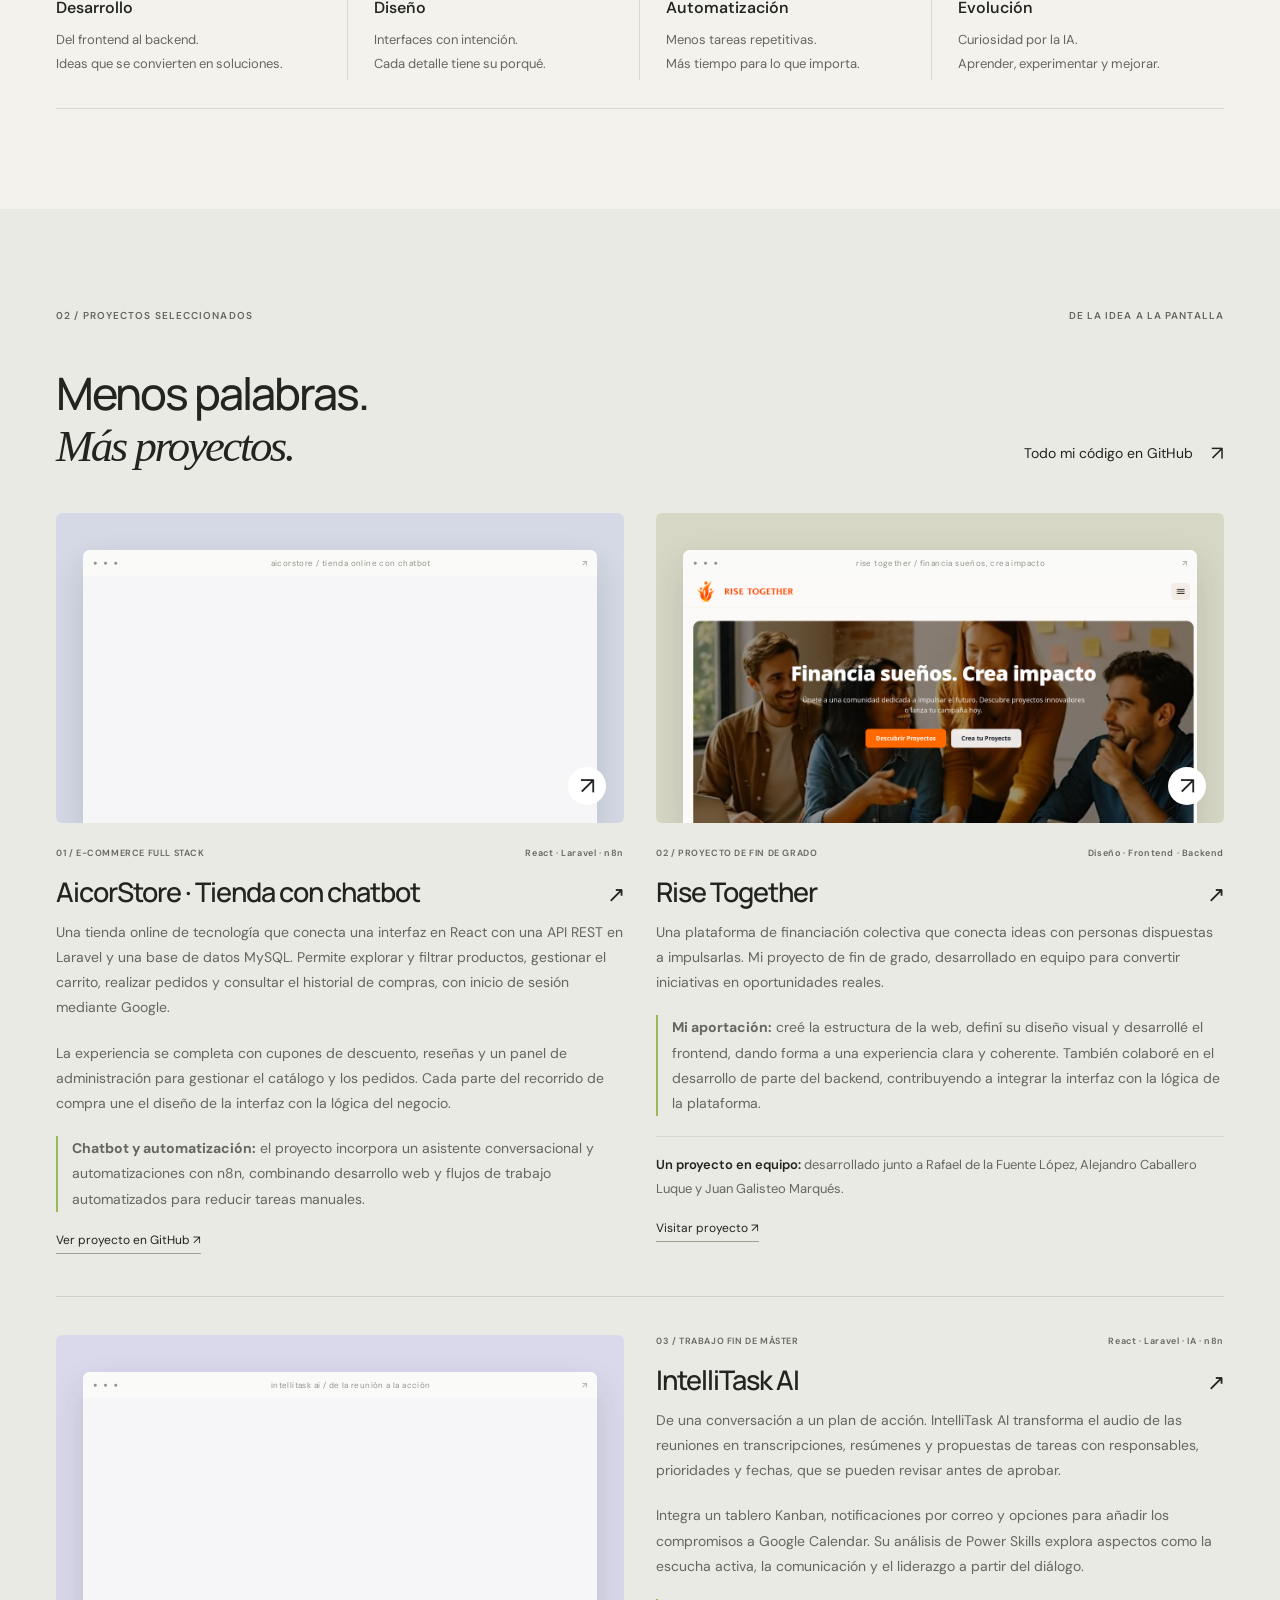
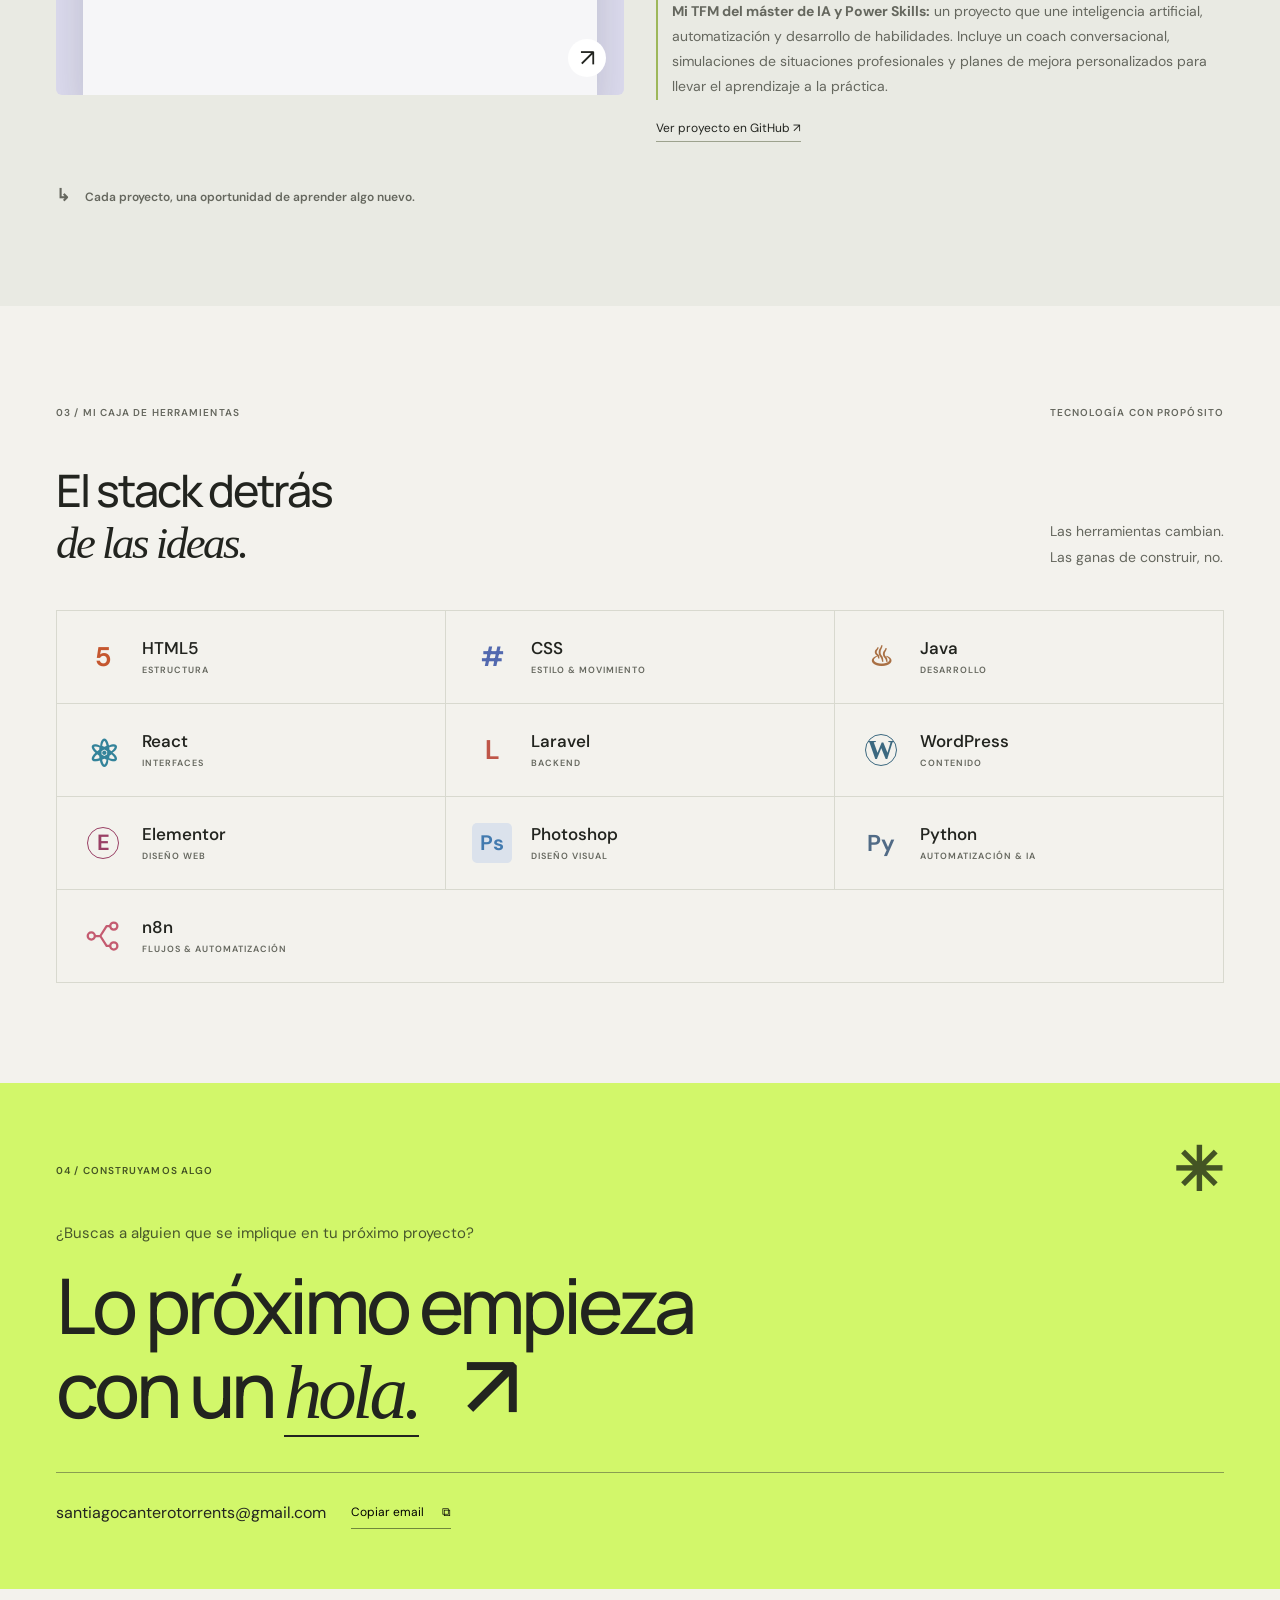
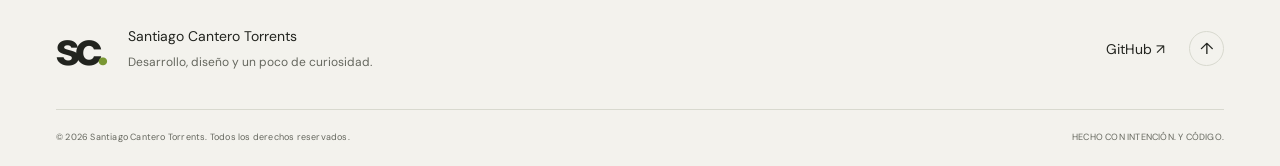
==== commit 6f1a12d6: "Añadir n8n al stack y reforzar la presentación profesional" ====
--- a/index.html
+++ b/index.html
@@ -29,7 +29,7 @@
       <div class="hero-copy">
         <p class="eyebrow"><span class="status-dot"></span> ABIERTO A NUEVAS OPORTUNIDADES</p>
         <h1 id="hero-title">Ideas con<br>intención.<br><span class="serif">Código</span> con<br><span class="highlight">impacto<svg viewBox="0 0 450 25" aria-hidden="true"><path d="M3 17 Q180 -5 442 10 M30 24 Q210 5 408 17"/></svg></span><span class="period">.</span></h1>
-        <div class="intro"><span class="intro-line" aria-hidden="true"></span><p>Soy <strong>Santiago Cantero Torrents.</strong><br>Desarrollador full stack y automatizador de procesos.<br>Uno desarrollo, diseño e IA para dar vida a tus ideas.</p></div>
+        <div class="intro"><span class="intro-line" aria-hidden="true"></span><p>Soy <strong>Santiago Cantero Torrents</strong>, desarrollador full stack y automatizador de procesos. Uno desarrollo, diseño e IA para transformar ideas en soluciones útiles. Disfruto trabajando en equipo y conectando con los clientes: escuchar, entender lo que necesitan y traducirlo en una buena experiencia digital. Me gusta el diseño limpio y sencillo, donde cada detalle tiene un propósito.</p></div>
         <div class="hero-actions"><a class="button dark" href="#proyectos">Ver mis proyectos <span aria-hidden="true">↘</span></a><a class="text-link" href="mailto:santiagocanterotorrents@gmail.com">Contactar <span aria-hidden="true">↗</span></a></div>
       </div>
       <div class="hero-art" aria-label="Composición abstracta de órbitas que conectan código, diseño e inteligencia artificial" role="img">
@@ -88,7 +88,7 @@
       </div><p class="projects-note"><span>↳</span> Cada proyecto, una oportunidad de aprender algo nuevo.</p>
     </div></section>
     <section class="stack section wrap" id="stack" aria-labelledby="stack-title"><div class="section-kicker"><span>03 / MI CAJA DE HERRAMIENTAS</span><span>TECNOLOGÍA CON PROPÓSITO</span></div><div class="section-heading"><h2 id="stack-title">El stack detrás<br><span class="serif">de las ideas.</span></h2><p>Las herramientas cambian.<br>Las ganas de construir, no.</p></div><div class="tech-grid">
-      <div class="tech"><span class="tech-symbol html">5</span><div><h3>HTML5</h3><p>ESTRUCTURA</p></div></div><div class="tech"><span class="tech-symbol css">#</span><div><h3>CSS</h3><p>ESTILO & MOVIMIENTO</p></div></div><div class="tech"><span class="tech-symbol java">♨</span><div><h3>Java</h3><p>DESARROLLO</p></div></div><div class="tech"><span class="tech-symbol react">⚛</span><div><h3>React</h3><p>INTERFACES</p></div></div><div class="tech"><span class="tech-symbol laravel">L</span><div><h3>Laravel</h3><p>BACKEND</p></div></div><div class="tech"><span class="tech-symbol wordpress">W</span><div><h3>WordPress</h3><p>CONTENIDO</p></div></div><div class="tech"><span class="tech-symbol elementor">E</span><div><h3>Elementor</h3><p>DISEÑO WEB</p></div></div><div class="tech"><span class="tech-symbol photoshop">Ps</span><div><h3>Photoshop</h3><p>DISEÑO VISUAL</p></div></div><div class="tech"><span class="tech-symbol python">Py</span><div><h3>Python</h3><p>AUTOMATIZACIÓN & IA</p></div></div>
+      <div class="tech"><span class="tech-symbol html">5</span><div><h3>HTML5</h3><p>ESTRUCTURA</p></div></div><div class="tech"><span class="tech-symbol css">#</span><div><h3>CSS</h3><p>ESTILO & MOVIMIENTO</p></div></div><div class="tech"><span class="tech-symbol java">♨</span><div><h3>Java</h3><p>DESARROLLO</p></div></div><div class="tech"><span class="tech-symbol react">⚛</span><div><h3>React</h3><p>INTERFACES</p></div></div><div class="tech"><span class="tech-symbol laravel">L</span><div><h3>Laravel</h3><p>BACKEND</p></div></div><div class="tech"><span class="tech-symbol wordpress">W</span><div><h3>WordPress</h3><p>CONTENIDO</p></div></div><div class="tech"><span class="tech-symbol elementor">E</span><div><h3>Elementor</h3><p>DISEÑO WEB</p></div></div><div class="tech"><span class="tech-symbol photoshop">Ps</span><div><h3>Photoshop</h3><p>DISEÑO VISUAL</p></div></div><div class="tech"><span class="tech-symbol python">Py</span><div><h3>Python</h3><p>AUTOMATIZACIÓN & IA</p></div></div><div class="tech"><span class="tech-symbol n8n" aria-hidden="true"><svg viewBox="0 0 40 40" fill="none"><path d="M8 20h9l7-11h8M17 20l7 11h8" stroke="currentColor" stroke-width="2.5" stroke-linecap="round" stroke-linejoin="round"/><circle cx="7" cy="20" r="4" fill="var(--paper)" stroke="currentColor" stroke-width="2.5"/><circle cx="32" cy="9" r="4" fill="var(--paper)" stroke="currentColor" stroke-width="2.5"/><circle cx="32" cy="31" r="4" fill="var(--paper)" stroke="currentColor" stroke-width="2.5"/></svg></span><div><h3>n8n</h3><p>FLUJOS & AUTOMATIZACIÓN</p></div></div>
     </div></section>
     <section class="contact" id="contacto" aria-labelledby="contact-title"><div class="wrap"><div class="section-kicker"><span>04 / CONSTRUYAMOS ALGO</span><span class="contact-star" aria-hidden="true">✳</span></div><p class="contact-intro">¿Buscas a alguien que se implique en tu próximo proyecto?</p><h2 id="contact-title">Lo próximo empieza<br>con un <a href="mailto:santiagocanterotorrents@gmail.com"><span class="serif">hola.</span><span class="contact-arrow" aria-hidden="true">↗</span></a></h2><div class="contact-bottom"><a class="email" href="mailto:santiagocanterotorrents@gmail.com">santiagocanterotorrents@gmail.com</a><button class="copy-email" type="button">Copiar email <span aria-hidden="true">⧉</span></button><span class="copy-status" role="status" aria-live="polite"></span></div></div></section>
   </main>
--- a/styles.css
+++ b/styles.css
@@ -1,7 +1,7 @@
 @import url('https://fonts.googleapis.com/css2?family=DM+Sans:wght@400;450;500;550;600;650;700&family=Manrope:wght@400;500;600;650;700;750;800&display=swap');
 :root{--paper:#f3f2ed;--ink:#22241f;--muted:#65675e;--line:#d8d9cf;--lime:#d2f76a;--serif:Georgia,'Times New Roman',serif}*{box-sizing:border-box}html{scroll-behavior:smooth;scroll-padding-top:30px}body{margin:0;background:var(--paper);color:var(--ink);font-family:'DM Sans',sans-serif;-webkit-font-smoothing:antialiased}a{color:inherit;text-decoration:none}button{font:inherit}::selection{background:var(--lime);color:var(--ink)}:focus-visible{outline:3px solid #678d19;outline-offset:6px}button,a{-webkit-tap-highlight-color:transparent}img{display:block;max-width:100%}.wrap{width:min(1280px,calc(100% - 112px));margin-inline:auto}.header{height:112px;display:flex;align-items:center;justify-content:space-between;border-bottom:1px solid var(--line)}.brand{display:flex;align-items:center;font-size:49px;font-weight:800;letter-spacing:-5px;line-height:1}.brand-dot{color:#799733}.brand-name{font-size:12px;line-height:1.4;letter-spacing:1.4px;font-weight:700;margin-left:19px}.header nav{display:flex;gap:34px;align-items:center;font-size:15px}.header nav a{padding:12px 0}.header nav a:hover,.text-link:hover{color:#668321}.nav-count{font-size:10px;vertical-align:super;margin-left:3px}.header-contact{border:1px solid #b8bbac;border-radius:30px;padding:12px 20px;font-size:15px;display:flex;gap:26px;transition:background .2s}.header-contact:hover{background:var(--lime)}.hero{display:grid;grid-template-columns:1.1fr 1fr;gap:20px 30px;padding-top:58px}.eyebrow,.section-kicker,.art-coord,.art-bottom,.hero-bottom,.project-meta,.projects-note,.footer-bottom,.tech p{font-family:'DM Sans',sans-serif;font-size:12px;font-weight:600;letter-spacing:1.1px}.eyebrow{display:flex;align-items:center;gap:9px;margin:0 0 28px}.status-dot{width:7px;height:7px;border-radius:50%;background:#6c902f;box-shadow:0 0 0 4px #79973312}h1,h2,h3,p{margin-top:0}h1,h2{font-family:'Manrope','DM Sans',sans-serif;font-weight:500}h1{font-size:clamp(60px,6.3vw,92px);line-height:1.015;letter-spacing:-5px;margin-bottom:30px}.serif{font-family:var(--serif);font-weight:400;font-style:italic;letter-spacing:-.055em}.highlight{position:relative;z-index:0}.highlight svg{position:absolute;left:0;bottom:-5px;width:100%;height:20px;z-index:-1;overflow:visible}.highlight path{stroke:#acd74a;stroke-width:8;fill:none;stroke-linecap:round}.period{color:#82a336}.intro{display:flex;gap:16px;align-items:flex-start}.intro-line{width:25px;height:1px;background:#8d9381;margin-top:10px;flex-shrink:0}.intro p{font-size:15px;color:var(--muted);line-height:1.9;margin-bottom:25px}.intro strong{color:var(--ink);font-weight:600}.hero-actions{display:flex;align-items:center;gap:28px}.button{display:inline-flex;gap:35px;align-items:center;padding:17px 23px;border-radius:40px;font-size:14px;font-weight:500;transition:transform .2s,background .2s}.button:hover{transform:translateY(-3px);background:#424a31}.dark{background:var(--ink);color:var(--paper)}.button span{font-size:20px}.text-link{font-size:14px;display:inline-flex;gap:18px;align-items:center;transition:color .2s}.text-link span{font-size:20px}.hero-art{position:relative;min-height:550px;align-self:stretch;border-radius:4px;overflow:hidden;background:radial-gradient(ellipse at 52% 52%,#e3e8d4 0%,#e9ecdf 28%,#f0f0e8 65%);isolation:isolate}.art-grid{position:absolute;inset:0;background-image:linear-gradient(#929d7810 1px,transparent 1px),linear-gradient(90deg,#929d7810 1px,transparent 1px);background-size:42px 42px;mask-image:radial-gradient(ellipse,#000,transparent 75%)}.art-coord{position:absolute;top:27px;left:27px;font-size:9px;letter-spacing:1.3px;color:#737968}.art-cross{position:absolute;font-size:25px;font-weight:400;color:#889373}.cross-one{right:24px;top:15px}.cross-two{left:26px;bottom:55px}.orbit-system{position:absolute;inset:14% 2% 15%;perspective:800px;animation:levitate 7s ease-in-out infinite}.orbit{position:absolute;left:50%;top:50%;width:90%;height:58%;border:1px solid #67714e;box-shadow:0 0 0 5px #ffffff28,inset 0 0 0 3px #ffffff42;border-radius:50%;transform:translate(-50%,-50%) rotate(-35deg)}.orbit-two{transform:translate(-50%,-50%) rotate(37deg);border-color:#9aab70;width:83%;height:53%}.orbit-three{transform:translate(-50%,-50%) rotate(91deg);width:84%;height:50%;border-color:#b0b59d}.core{position:absolute;left:50%;top:50%;width:210px;height:210px;transform:translate(-50%,-50%);border-radius:50%;display:grid;place-items:center;background:radial-gradient(circle at 30% 22%,#f3ffa8 0%,#d6f67a 28%,#a9c74d 58%,#758d39 85%);box-shadow:inset -13px -15px 23px #51652665,inset 3px 4px 8px #fff9,18px 30px 46px #61703b3d;z-index:2}.core:after{content:'';position:absolute;inset:0;border-radius:50%;background:repeating-radial-gradient(ellipse at 35% 20%,transparent 0 5px,#5f773418 6px 7px);mix-blend-mode:multiply}.core-inner{font-size:150px;color:#314526;line-height:1;text-shadow:1px 3px 0 #eef9a56b;animation:rotate 40s linear infinite}.satellite{position:absolute;border-radius:50%;background:radial-gradient(circle at 30% 25%,#f1f3e8,#939b82 45%,#363e2f);width:43px;height:43px;box-shadow:4px 8px 12px #535c3526;z-index:3}.satellite-one{left:15%;top:27%}.satellite-two{width:23px;height:23px;bottom:20%;right:24%;background:radial-gradient(circle at 30% 25%,#e5ffad,#a6bf5d 45%,#51612f)}.floating-label{position:absolute;display:flex;align-items:center;gap:10px;padding:12px 16px;font-size:12px;background:#ffffffd9;backdrop-filter:blur(12px);border:1px solid #fff;border-radius:9px;box-shadow:0 8px 25px #464d3410;z-index:4;animation:levitate 6s ease-in-out infinite}.floating-label span{font-size:18px}.label-code{top:22%;right:5%;transform:rotate(5deg)}.label-design{left:2%;bottom:24%;animation-delay:-2s}.label-ai{right:5%;bottom:15%;animation-delay:-4s}.art-bottom{position:absolute;bottom:24px;left:25px;right:25px;display:flex;justify-content:space-between;font-size:8px;letter-spacing:.8px;color:#697354}.art-bottom i{display:inline-block;width:5px;height:5px;background:#7c9c3c;border-radius:50%;margin-right:5px}.hero-bottom{grid-column:1/-1;display:flex;align-items:center;justify-content:space-between;margin:23px 0 28px;color:var(--muted);font-size:10px}.hero-bottom a{display:flex;align-items:center;gap:20px;text-transform:none;letter-spacing:0;font-size:13px}.hero-bottom a span{font-size:21px}.ticker{border-block:1px solid var(--line);padding:22px 0;overflow:hidden}.ticker>div{display:flex;align-items:center;gap:40px;width:max-content;animation:marquee 45s linear infinite;font-family:'Manrope',sans-serif;font-size:16px;font-weight:650;letter-spacing:1px}.ticker span{font-size:25px;color:#7e9547}.section{padding-block:100px}.section-kicker{display:flex;justify-content:space-between;gap:20px;margin-bottom:45px;font-size:10px;color:var(--muted)}.about-layout{display:grid;grid-template-columns:1.1fr 1fr;gap:65px}h2{font-size:clamp(34px,3.5vw,50px);line-height:1.15;letter-spacing:-2px;margin-bottom:35px}.about-copy p{font-size:16px;line-height:1.9;color:var(--muted);margin-bottom:18px}.about-copy .text-link{margin-top:10px}.principles{display:grid;grid-template-columns:repeat(4,1fr);border-block:1px solid var(--line);margin-top:55px;padding:28px 0}.principles article{padding:5px 26px;border-right:1px solid var(--line)}.principles article:first-child{padding-left:0}.principles article:last-child{border:0}.principle-icon{display:block;font-size:25px;margin-bottom:25px;color:#697d3b;height:30px}.principles h3{font-size:16px;font-weight:550;margin-bottom:10px}.principles p{font-size:13px;color:var(--muted);line-height:1.8;margin:0}.projects{background:#e9eae3}.section-heading{display:flex;align-items:flex-end;justify-content:space-between;gap:30px;margin-bottom:40px}.section-heading h2{margin-bottom:0}.section-heading>.text-link{margin-bottom:7px}.project-grid{display:grid;grid-template-columns:1fr 1fr;gap:32px}.project-image{display:block;position:relative;overflow:hidden;padding:37px 27px 0;height:310px;border-radius:6px}.shop{background:#d4d9e5}.tfg{background:#d7d7c6}.browser-frame{border-radius:7px 7px 0 0;overflow:hidden;box-shadow:0 15px 35px #1b211724;transition:transform .6s cubic-bezier(.2,.8,.2,1);background:#fff;height:100%}.project-image:hover .browser-frame{transform:translateY(-8px) rotate(-1deg) scale(1.025)}.browser-bar{display:flex;align-items:center;justify-content:space-between;height:26px;padding:0 10px;background:#fafaf8;color:#92958a;font-size:8px;letter-spacing:.4px}.browser-bar>span:first-child{letter-spacing:2px;font-size:7px}.browser-frame img{width:100%;height:auto;min-height:100%;object-fit:cover;object-position:top}.image-link{position:absolute;right:18px;bottom:18px;width:38px;height:38px;border-radius:50%;background:#fff;display:grid;place-items:center;font-size:24px;transition:transform .2s}.project-image:hover .image-link{transform:rotate(45deg);background:var(--lime)}.project-meta{display:flex;justify-content:space-between;gap:10px;font-size:9px;letter-spacing:.6px;margin-top:24px;color:var(--muted)}.project-card h3{font-family:'Manrope',sans-serif;font-weight:550;font-size:27px;letter-spacing:-1px;margin:14px 0 10px}.project-card h3 a{display:flex;justify-content:space-between}.project-card h3 span{font-size:22px;font-weight:400}.project-card>p{font-size:14px;line-height:1.8;color:var(--muted);max-width:440px;margin-bottom:20px}.project-links{display:flex;gap:25px;font-size:12px}.project-links a{border-bottom:1px solid #9dA28e;padding-bottom:5px}.project-links a:hover{color:#536f1b;border-color:currentColor}.projects-note{margin:42px 0 0;font-size:12px;letter-spacing:0;color:var(--muted)}.projects-note span{margin-right:12px;font-size:17px}.section-heading>p{font-size:14px;line-height:1.8;color:var(--muted);margin:0}.tech-grid{display:grid;grid-template-columns:repeat(3,1fr);border-top:1px solid var(--line);border-left:1px solid var(--line)}.tech{display:flex;align-items:center;gap:19px;padding:26px;border-right:1px solid var(--line);border-bottom:1px solid var(--line);transition:background .2s}.tech:hover{background:#e8eddb}.tech h3{font-size:17px;font-weight:550;margin-bottom:5px}.tech p{font-size:9px;letter-spacing:1px;color:var(--muted);margin:0}.tech-symbol{display:grid;place-items:center;width:40px;height:40px;font-size:27px;font-weight:650}.html{color:#c5572f}.css{color:#5269af}.java{color:#a97044}.react{color:#33839a;font-size:37px}.laravel{color:#bf5648}.wordpress{font-family:Georgia,serif;color:#3c6980;border:1.5px solid;border-radius:50%;width:32px;height:32px;margin:4px}.elementor{color:#994065;border:1.5px solid;border-radius:50%;width:32px;height:32px;margin:4px;font-size:22px}.photoshop{color:#427aaf;font-size:21px;border-radius:5px;background:#dbe2ec}.python{color:#516b86;font-size:23px}.contact{background:var(--lime);padding:58px 0 60px;overflow:hidden}.contact .section-kicker{color:#445424;align-items:center;margin-bottom:22px}.contact-star{font-size:60px;line-height:1;animation:rotate 35s linear infinite}.contact-intro{font-size:15px;color:#49582c;margin-bottom:20px}.contact h2{font-size:clamp(50px,6vw,85px);letter-spacing:-4px;line-height:1.1;margin-bottom:36px}.contact h2 a{white-space:nowrap}.contact h2 .serif{border-bottom:2px solid #22241f}.contact-arrow{display:inline-block;font-size:90px;line-height:.7;margin-left:45px;transition:transform .3s}.contact h2 a:hover .contact-arrow{transform:translate(9px,-9px)}.contact-bottom{border-top:1px solid #899e51;padding-top:23px;display:flex;gap:25px;align-items:center;flex-wrap:wrap}.email{font-size:16px}.copy-email{border:0;background:transparent;padding:8px 0;cursor:pointer;font-size:12px;border-bottom:1px solid #71883c}.copy-email span{margin-left:15px}.copy-status{font-size:13px}.footer{padding-block:35px 23px}.footer-top{display:flex;gap:24px;align-items:center;margin-bottom:35px}.footer-top p{font-size:14px;line-height:1.8;margin:0}.footer-top p span{color:var(--muted);font-size:12px}.footer-top>.text-link{margin-left:auto}.back-top{width:35px;height:35px;border:1px solid var(--line);border-radius:50%;display:grid;place-items:center}.footer-bottom{display:flex;justify-content:space-between;gap:20px;font-size:9px;font-weight:400;letter-spacing:.2px;color:var(--muted);border-top:1px solid var(--line);padding-top:21px}.skip-link{position:fixed;top:-100px;left:15px;z-index:100;background:var(--ink);color:#fff;padding:15px}.skip-link:focus{top:10px}.reveal-ready{opacity:0;transform:translateY(22px);transition:opacity .8s,transform .8s}.reveal-ready.is-visible{opacity:1;transform:none}@keyframes rotate{to{transform:rotate(360deg)}}@keyframes levitate{0%,100%{translate:0 0}50%{translate:0 -12px}}@keyframes marquee{to{transform:translateX(-50%)}}
 @media(min-width:1500px){.hero-art{min-height:600px}.hero{padding-top:65px}.core{width:245px;height:245px}.core-inner{font-size:170px}}@media(max-width:1050px){.wrap{width:calc(100% - 64px)}.header{height:95px}.hero{gap:20px;padding-top:40px}h1{font-size:67px;letter-spacing:-4px}.hero-art{min-height:530px}.core{width:170px;height:170px}.core-inner{font-size:120px}.floating-label{font-size:9px;padding:10px}.label-code{right:1%}.label-design{left:0}.art-bottom span:last-child{display:none}.about-layout{gap:30px}.project-image{height:260px;padding:27px 18px 0}.section{padding-block:75px}.principles article{padding-inline:18px}.project-meta{font-size:8px}.hero-bottom{margin-top:15px}.intro p{font-size:14px}.contact-arrow{font-size:70px}}
-@media(max-width:700px){.wrap{width:calc(100% - 40px)}.header{height:82px}.brand{font-size:40px}.brand-name{display:none}.header nav{gap:18px;font-size:13px}.nav-count{display:none}.header-contact{font-size:13px;padding:9px 13px;gap:12px}.hero{grid-template-columns:1fr;padding-top:35px;gap:25px}.eyebrow{font-size:9px;margin-bottom:24px}h1{font-size:clamp(60px,13vw,84px);letter-spacing:-3.5px}h1 br:nth-of-type(2){display:none}h1 .serif:before{content:' ';}.intro p{font-size:14px}.hero-art{min-height:385px}.orbit-system{inset:5% 8%}.core{width:170px;height:170px}.label-code{top:19%;right:8%}.label-design{left:5%;bottom:28%}.label-ai{right:6%;bottom:16%}.art-bottom span:last-child{display:block}.hero-bottom{margin:0 0 0;padding:0 0 20px;font-size:8px}.hero-bottom a{font-size:12px;gap:12px}.ticker{padding-block:16px}.ticker>div{font-size:13px;gap:26px}.ticker span{font-size:20px}.section{padding-block:60px}.section-kicker{font-size:9px;margin-bottom:30px}.section-kicker>span:last-child:not(.contact-star){display:none}.about-layout{grid-template-columns:1fr;gap:0}h2{font-size:36px;letter-spacing:-1.7px}.about-copy p{font-size:15px}.principles{grid-template-columns:1fr 1fr;padding:0;margin-top:35px}.principles article{padding:22px 18px!important}.principles article:nth-child(2){border-right:0}.principles article:nth-child(-n+2){border-bottom:1px solid var(--line)}.principle-icon{margin-bottom:18px}.principles p{font-size:12px}.section-heading{align-items:flex-start;flex-direction:column;gap:24px;margin-bottom:30px}.project-grid{grid-template-columns:1fr;gap:38px}.project-image{height:290px;padding:30px 22px 0}.project-meta{font-size:9px}.project-card h3{font-size:27px}.project-card>p{font-size:14px}.tech-grid{grid-template-columns:1fr 1fr}.tech{padding:20px 12px;gap:12px}.tech h3{font-size:15px}.tech p{font-size:7.5px;letter-spacing:.5px}.tech-symbol{width:32px;font-size:25px}.tech:last-child{grid-column:1/-1}.tech .photoshop{font-size:19px}.contact{padding-block:35px 40px}.contact-star{font-size:42px}.contact-intro{font-size:13px;max-width:260px}.contact h2{font-size:clamp(43px,9vw,65px);letter-spacing:-2px}.contact-arrow{font-size:60px;margin-left:20px}.contact-bottom{gap:13px}.email{font-size:clamp(11px,3.1vw,14px)}.footer-top{gap:14px;flex-wrap:wrap}.footer-top p{font-size:12px}.footer-top p span{font-size:9px}.footer-top>.text-link{font-size:12px}.back-top{width:28px;height:28px}.footer-bottom{flex-direction:column;gap:12px;font-size:8px}.button{padding:14px 20px}.hero-actions{gap:25px}.brand{letter-spacing:-4px}}
+@media(max-width:700px){.wrap{width:calc(100% - 40px)}.header{height:82px}.brand{font-size:40px}.brand-name{display:none}.header nav{gap:18px;font-size:13px}.nav-count{display:none}.header-contact{font-size:13px;padding:9px 13px;gap:12px}.hero{grid-template-columns:1fr;padding-top:35px;gap:25px}.eyebrow{font-size:9px;margin-bottom:24px}h1{font-size:clamp(60px,13vw,84px);letter-spacing:-3.5px}h1 br:nth-of-type(2){display:none}h1 .serif:before{content:' ';}.intro p{font-size:14px}.hero-art{min-height:385px}.orbit-system{inset:5% 8%}.core{width:170px;height:170px}.label-code{top:19%;right:8%}.label-design{left:5%;bottom:28%}.label-ai{right:6%;bottom:16%}.art-bottom span:last-child{display:block}.hero-bottom{margin:0 0 0;padding:0 0 20px;font-size:8px}.hero-bottom a{font-size:12px;gap:12px}.ticker{padding-block:16px}.ticker>div{font-size:13px;gap:26px}.ticker span{font-size:20px}.section{padding-block:60px}.section-kicker{font-size:9px;margin-bottom:30px}.section-kicker>span:last-child:not(.contact-star){display:none}.about-layout{grid-template-columns:1fr;gap:0}h2{font-size:36px;letter-spacing:-1.7px}.about-copy p{font-size:15px}.principles{grid-template-columns:1fr 1fr;padding:0;margin-top:35px}.principles article{padding:22px 18px!important}.principles article:nth-child(2){border-right:0}.principles article:nth-child(-n+2){border-bottom:1px solid var(--line)}.principle-icon{margin-bottom:18px}.principles p{font-size:12px}.section-heading{align-items:flex-start;flex-direction:column;gap:24px;margin-bottom:30px}.project-grid{grid-template-columns:1fr;gap:38px}.project-image{height:290px;padding:30px 22px 0}.project-meta{font-size:9px}.project-card h3{font-size:27px}.project-card>p{font-size:14px}.tech-grid{grid-template-columns:1fr 1fr}.tech{padding:20px 12px;gap:12px}.tech h3{font-size:15px}.tech p{font-size:7.5px;letter-spacing:.5px}.tech-symbol{width:32px;font-size:25px}.tech:last-child:nth-child(odd){grid-column:1/-1}.tech .photoshop{font-size:19px}.contact{padding-block:35px 40px}.contact-star{font-size:42px}.contact-intro{font-size:13px;max-width:260px}.contact h2{font-size:clamp(43px,9vw,65px);letter-spacing:-2px}.contact-arrow{font-size:60px;margin-left:20px}.contact-bottom{gap:13px}.email{font-size:clamp(11px,3.1vw,14px)}.footer-top{gap:14px;flex-wrap:wrap}.footer-top p{font-size:12px}.footer-top p span{font-size:9px}.footer-top>.text-link{font-size:12px}.back-top{width:28px;height:28px}.footer-bottom{flex-direction:column;gap:12px;font-size:8px}.button{padding:14px 20px}.hero-actions{gap:25px}.brand{letter-spacing:-4px}}
 @media(prefers-reduced-motion:reduce){html{scroll-behavior:auto}*,*:before,*:after{animation:none!important;transition:none!important}.reveal-ready{opacity:1;transform:none}}
 
 /* Keep longer project names and metadata comfortable at small widths. */
@@ -19,3 +19,6 @@
 .project-featured .project-meta{margin-top:0}
 .featured-copy>p{font-size:14px;line-height:1.8;color:var(--muted);margin-bottom:20px}
 @media(max-width:700px){.project-featured{grid-template-columns:minmax(0,1fr);gap:24px;padding-top:30px}.project-featured .project-image{height:290px}.featured-copy>p{font-size:14px}}
+
+.n8n{color:#c45b70}.n8n svg{display:block;width:36px;height:36px}.intro p{max-width:510px;text-wrap:pretty}
+@media(min-width:701px){.tech:last-child:nth-child(3n + 1){grid-column:1/-1}}
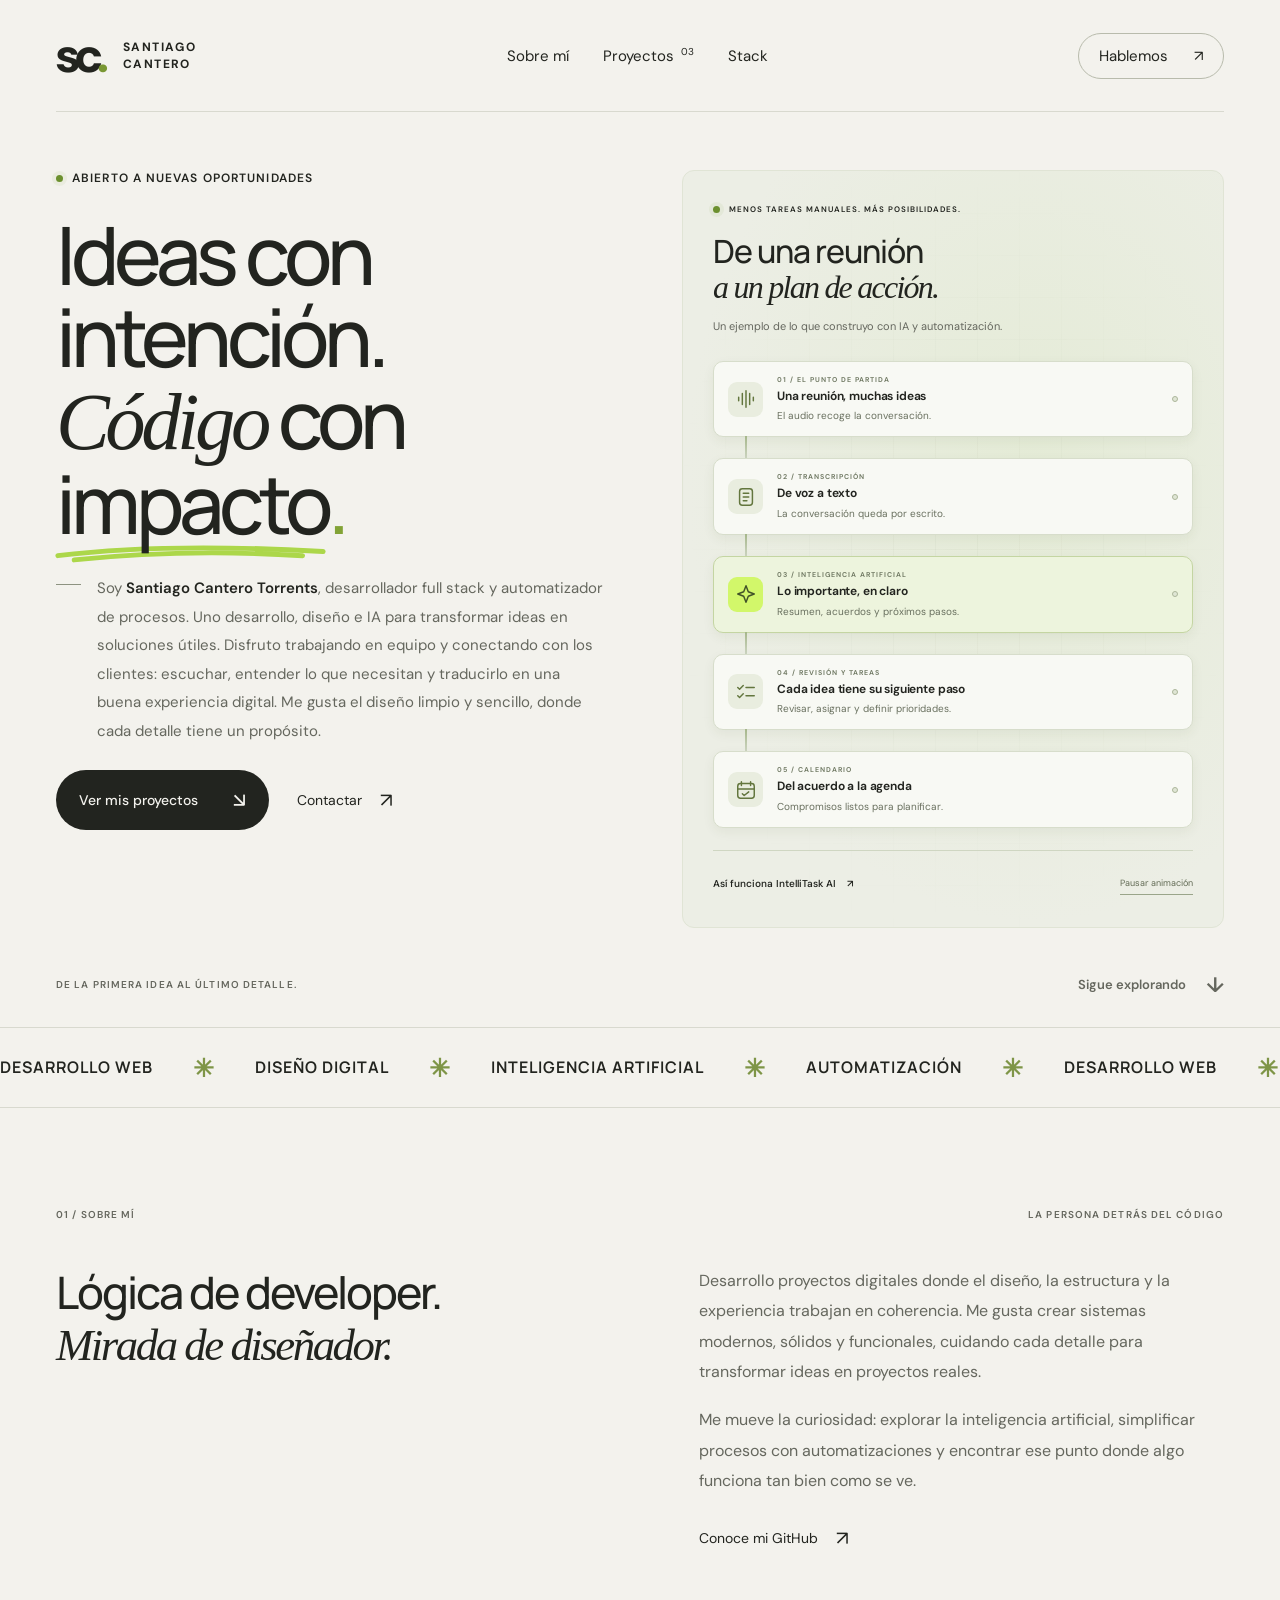
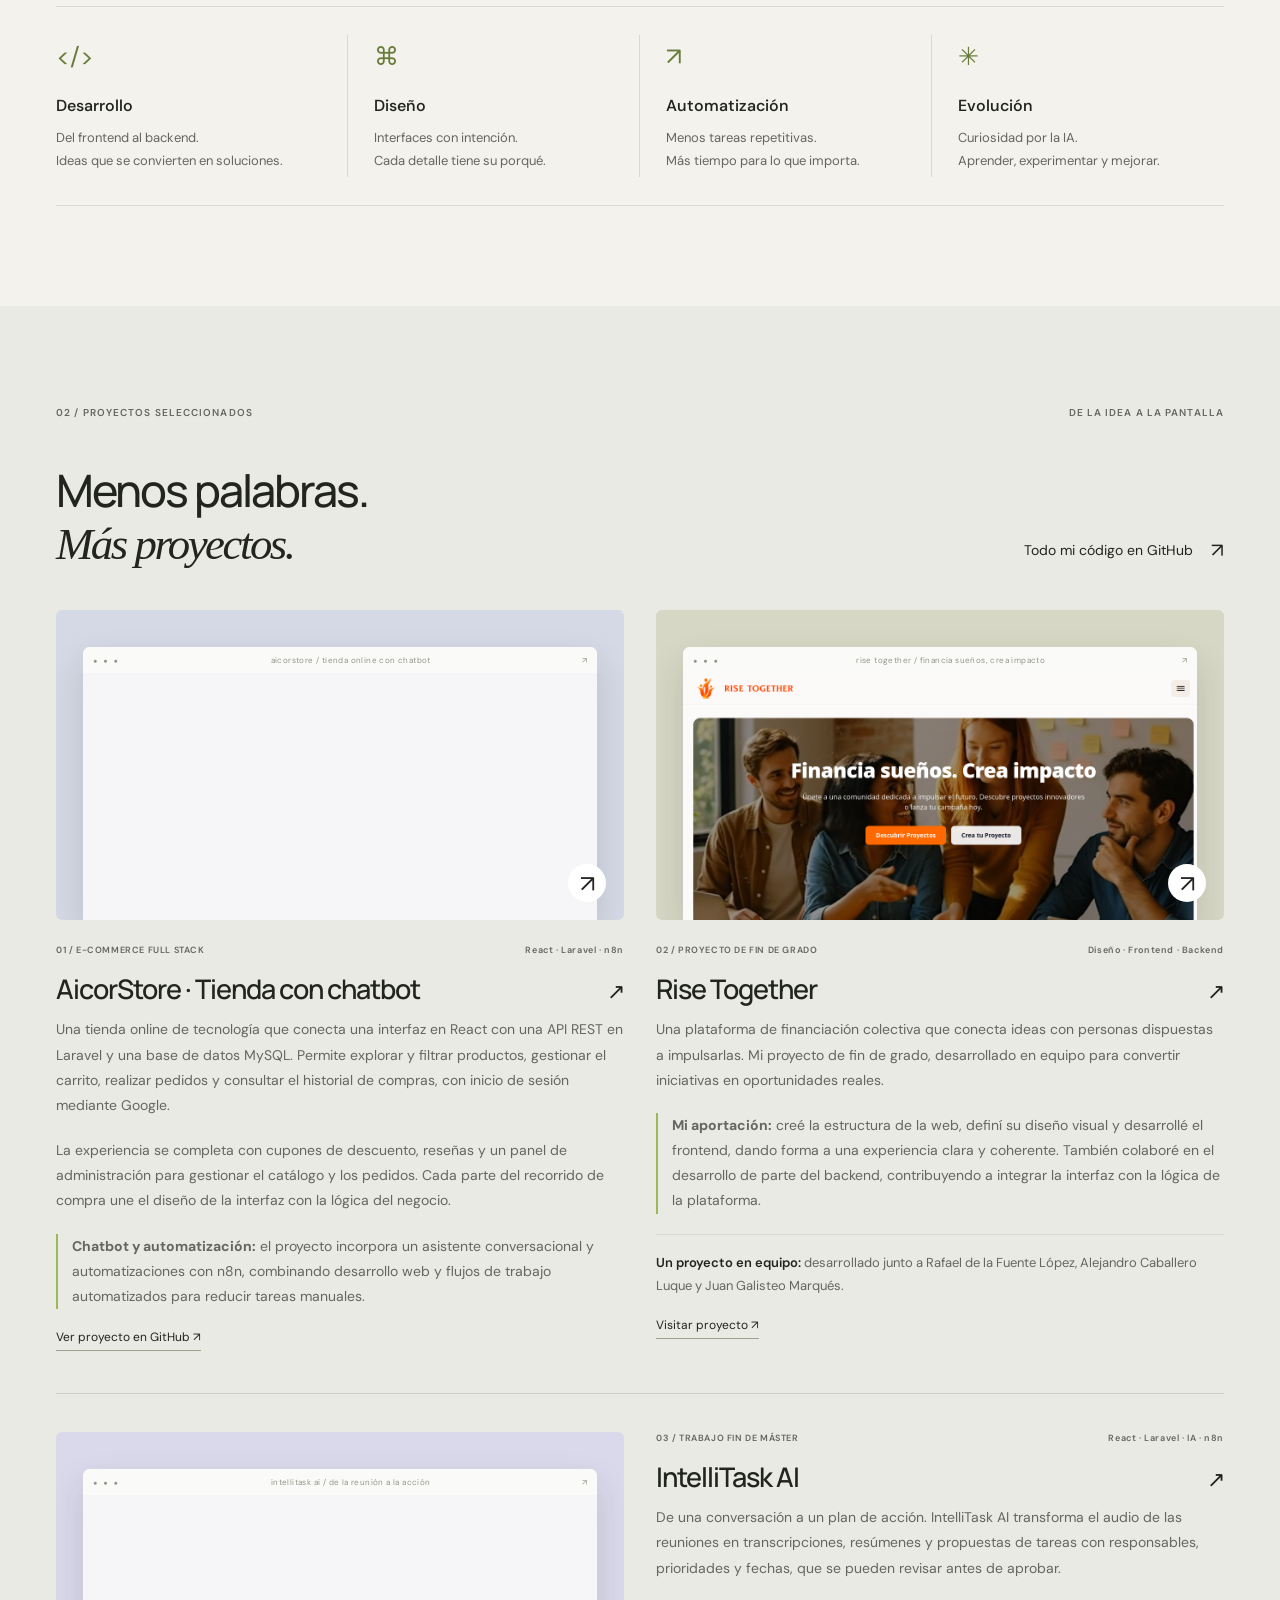
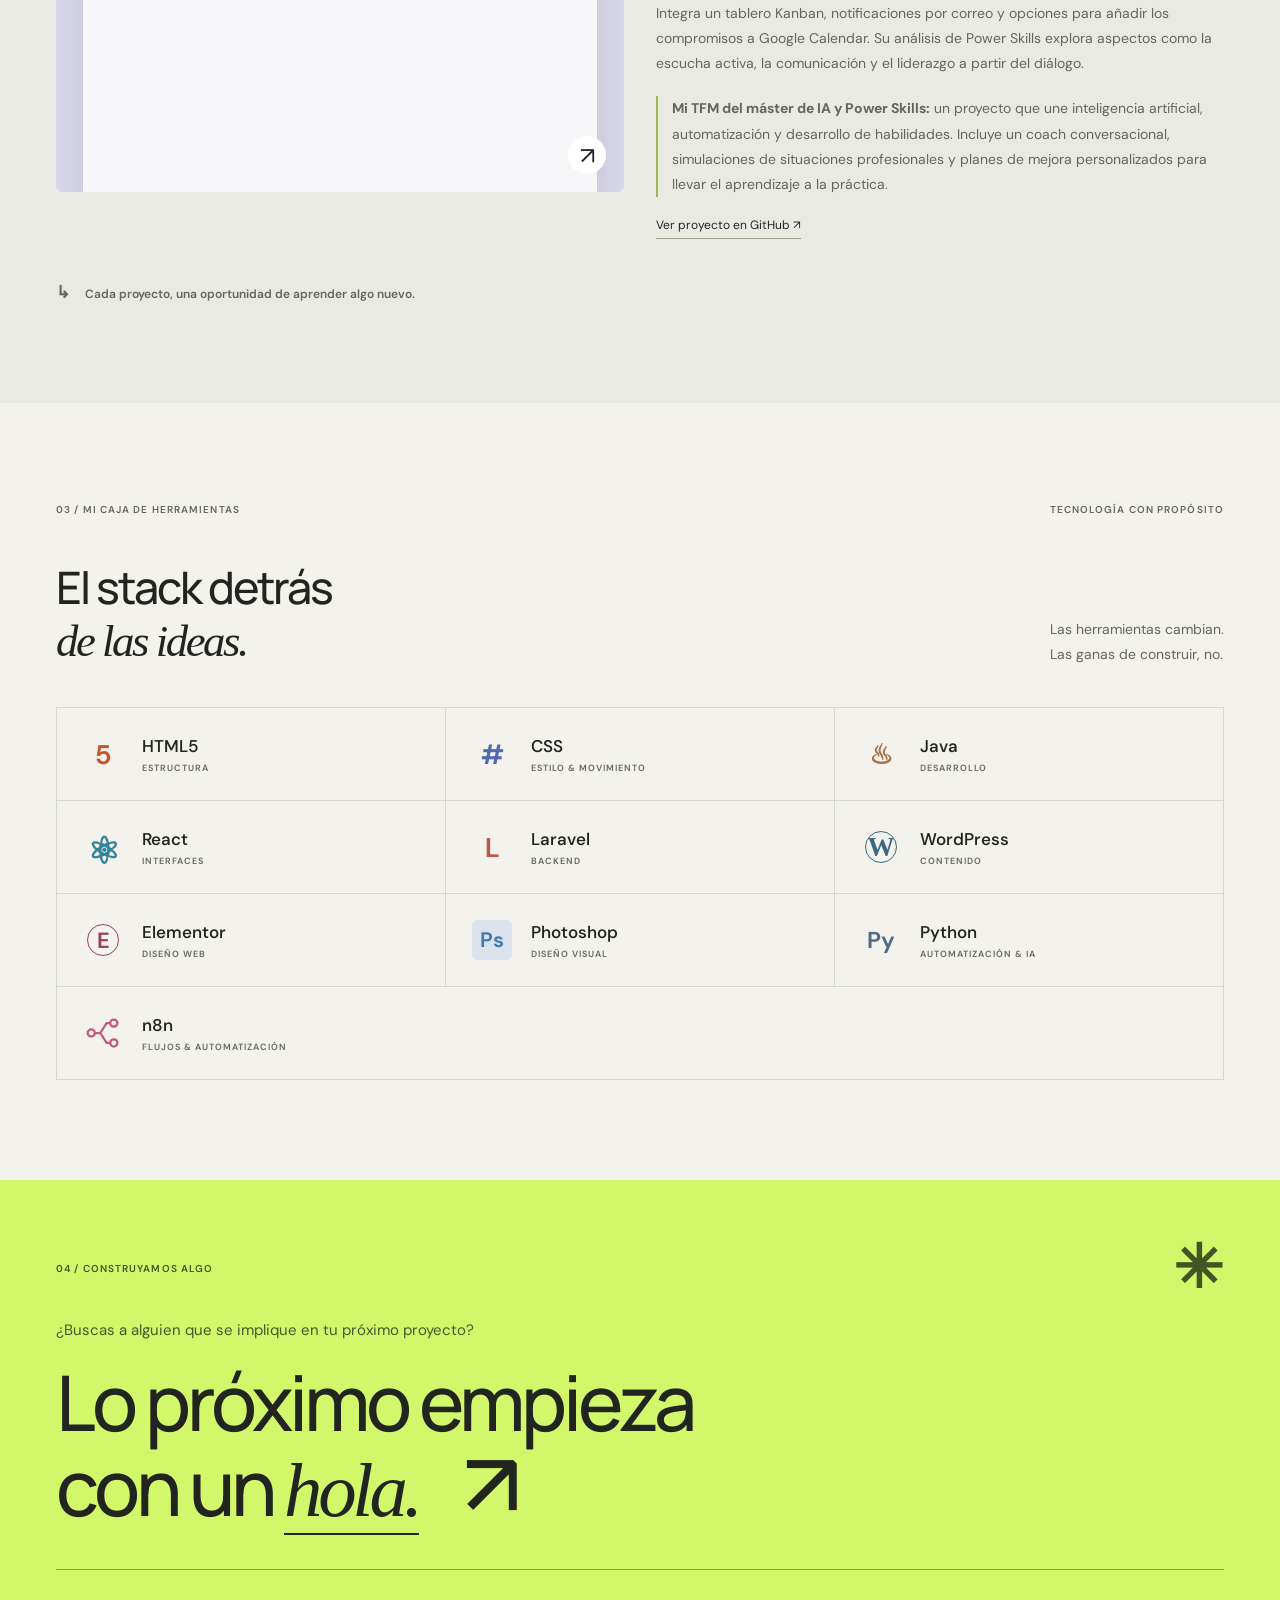
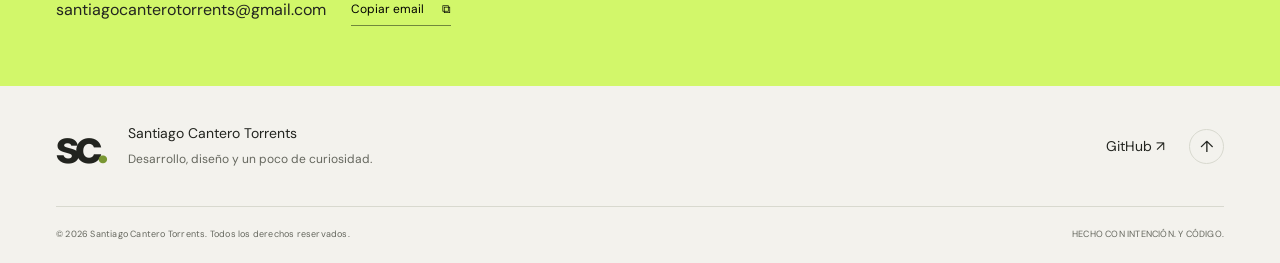
==== commit c12cd318: "Sustituir órbitas por flujo animado de automatización" ====
--- a/index.html
+++ b/index.html
@@ -32,12 +32,37 @@
         <div class="intro"><span class="intro-line" aria-hidden="true"></span><p>Soy <strong>Santiago Cantero Torrents</strong>, desarrollador full stack y automatizador de procesos. Uno desarrollo, diseño e IA para transformar ideas en soluciones útiles. Disfruto trabajando en equipo y conectando con los clientes: escuchar, entender lo que necesitan y traducirlo en una buena experiencia digital. Me gusta el diseño limpio y sencillo, donde cada detalle tiene un propósito.</p></div>
         <div class="hero-actions"><a class="button dark" href="#proyectos">Ver mis proyectos <span aria-hidden="true">↘</span></a><a class="text-link" href="mailto:santiagocanterotorrents@gmail.com">Contactar <span aria-hidden="true">↗</span></a></div>
       </div>
-      <div class="hero-art" aria-label="Composición abstracta de órbitas que conectan código, diseño e inteligencia artificial" role="img">
-        <div class="art-grid"></div><span class="art-coord top">CREATIVE DEVELOPER — 2026</span><span class="art-cross cross-one">+</span><span class="art-cross cross-two">+</span>
-        <div class="orbit-system"><div class="orbit orbit-one"></div><div class="orbit orbit-two"></div><div class="orbit orbit-three"></div><div class="core"><div class="core-inner">✳</div></div><div class="satellite satellite-one"></div><div class="satellite satellite-two"></div></div>
-        <div class="floating-label label-code"><span>&lt;/&gt;</span> Código que construye</div><div class="floating-label label-design"><span>✳</span> Diseño que conecta</div><div class="floating-label label-ai"><span>✧</span> IA que transforma</div>
-        <div class="art-bottom"><span><i></i> SIEMPRE EN EVOLUCIÓN</span><span>EST. BUILDING THINGS ↗</span></div>
-      </div>
+      <section class="hero-art workflow-art" aria-labelledby="workflow-title">
+        <div class="art-grid" aria-hidden="true"></div>
+        <div class="workflow-heading">
+          <p class="eyebrow"><span class="status-dot" aria-hidden="true"></span> MENOS TAREAS MANUALES. MÁS POSIBILIDADES.</p>
+          <h2 id="workflow-title">De una reunión<br><span class="serif">a un plan de acción.</span></h2>
+          <p class="workflow-caption">Un ejemplo de lo que construyo con IA y automatización.</p>
+        </div>
+        <ol class="workflow-steps" aria-label="Ejemplo de flujo de automatización">
+          <li class="workflow-step" style="--step:0">
+            <span class="workflow-icon" aria-hidden="true"><svg viewBox="0 0 24 24"><path d="M4 10v4m4-8v12m4-15v18m4-15v12m4-8v4"/></svg></span>
+            <div><span class="workflow-label">01 / EL PUNTO DE PARTIDA</span><h3>Una reunión, muchas ideas</h3><p>El audio recoge la conversación.</p></div><span class="workflow-marker" aria-hidden="true"></span>
+          </li>
+          <li class="workflow-step" style="--step:1">
+            <span class="workflow-icon" aria-hidden="true"><svg viewBox="0 0 24 24"><rect x="5" y="3" width="14" height="18" rx="3"/><path d="M9 8h6m-6 4h6m-6 4h4"/></svg></span>
+            <div><span class="workflow-label">02 / TRANSCRIPCIÓN</span><h3>De voz a texto</h3><p>La conversación queda por escrito.</p></div><span class="workflow-marker" aria-hidden="true"></span>
+          </li>
+          <li class="workflow-step workflow-ai" style="--step:2">
+            <span class="workflow-icon" aria-hidden="true"><svg viewBox="0 0 24 24"><path d="m12 3 2.5 6.5L21 12l-6.5 2.5L12 21l-2.5-6.5L3 12l6.5-2.5L12 3Z"/></svg></span>
+            <div><span class="workflow-label">03 / INTELIGENCIA ARTIFICIAL</span><h3>Lo importante, en claro</h3><p>Resumen, acuerdos y próximos pasos.</p></div><span class="workflow-marker" aria-hidden="true"></span>
+          </li>
+          <li class="workflow-step" style="--step:3">
+            <span class="workflow-icon" aria-hidden="true"><svg viewBox="0 0 24 24"><path d="m3 7 2 2 4-4m3 2h9M3 16l2 2 4-4m3 2h9"/></svg></span>
+            <div><span class="workflow-label">04 / REVISIÓN Y TAREAS</span><h3>Cada idea tiene su siguiente paso</h3><p>Revisar, asignar y definir prioridades.</p></div><span class="workflow-marker" aria-hidden="true"></span>
+          </li>
+          <li class="workflow-step" style="--step:4">
+            <span class="workflow-icon" aria-hidden="true"><svg viewBox="0 0 24 24"><rect x="3" y="5" width="18" height="16" rx="3"/><path d="M7 3v4m10-4v4M3 11h18m-13 5 2 2 5-4"/></svg></span>
+            <div><span class="workflow-label">05 / CALENDARIO</span><h3>Del acuerdo a la agenda</h3><p>Compromisos listos para planificar.</p></div><span class="workflow-marker" aria-hidden="true"></span>
+          </li>
+        </ol>
+        <div class="workflow-footer"><a href="https://github.com/santicantero/IntelliTask-AI" target="_blank" rel="noopener noreferrer">Así funciona IntelliTask AI <span aria-hidden="true">↗</span></a><button class="workflow-toggle" type="button" aria-pressed="false" hidden>Pausar animación</button></div>
+      </section>
       <div class="hero-bottom"><span>DE LA PRIMERA IDEA AL ÚLTIMO DETALLE.</span><a href="#sobre-mi">Sigue explorando <span aria-hidden="true">↓</span></a></div>
     </section>
     <div class="ticker" aria-hidden="true"><div>DESARROLLO WEB <span>✳</span> DISEÑO DIGITAL <span>✳</span> INTELIGENCIA ARTIFICIAL <span>✳</span> AUTOMATIZACIÓN <span>✳</span> DESARROLLO WEB <span>✳</span> DISEÑO DIGITAL <span>✳</span> INTELIGENCIA ARTIFICIAL <span>✳</span> AUTOMATIZACIÓN <span>✳</span></div></div>
--- a/styles.css
+++ b/styles.css
@@ -22,3 +22,30 @@
 
 .n8n{color:#c45b70}.n8n svg{display:block;width:36px;height:36px}.intro p{max-width:510px;text-wrap:pretty}
 @media(min-width:701px){.tech:last-child:nth-child(3n + 1){grid-column:1/-1}}
+
+/* A readable automation sequence replaces the abstract hero ornament. */
+.workflow-art{display:flex;flex-direction:column;justify-content:center;min-height:680px;padding:32px 30px;background:radial-gradient(ellipse at 65% 40%,#e4ebd6,transparent 70%),#eceee5;border:1px solid #e0e4d5;border-radius:12px}
+.workflow-heading,.workflow-steps,.workflow-footer{position:relative;z-index:1}
+.workflow-heading .eyebrow{font-size:8px;letter-spacing:1px;margin-bottom:17px;line-height:1.7}
+.workflow-heading h2{font-size:32px;line-height:1.12;letter-spacing:-1px;margin-bottom:12px}
+.workflow-caption{font-size:11px;line-height:1.6;color:var(--muted);margin-bottom:25px;max-width:320px}
+.workflow-steps{list-style:none;margin:0;padding:0;display:flex;flex-direction:column;gap:21px}
+.workflow-step{position:relative;display:flex;align-items:center;gap:14px;padding:13px 14px;border:1px solid #d7ddcb;background:#f8f9f4;border-radius:10px;box-shadow:0 4px 12px #434e2210;animation:workflow-node 12s ease-in-out infinite;animation-delay:calc(var(--step)*2s)}
+.workflow-step:not(:last-child):after{content:'';position:absolute;left:31px;top:100%;width:2px;height:22px;background:linear-gradient(#a5b68a,#ccd4c0);animation:workflow-wire 12s linear infinite;animation-delay:calc(var(--step)*2s + 1s)}
+.workflow-icon{display:grid;place-items:center;width:35px;height:35px;flex-shrink:0;border-radius:9px;background:#e9eddf;color:#63763e}
+.workflow-icon svg{width:22px;height:22px;fill:none;stroke:currentColor;stroke-width:1.6;stroke-linecap:round;stroke-linejoin:round}
+.workflow-label{display:block;font-size:7px;font-weight:650;letter-spacing:1px;color:#707963;margin-bottom:5px}
+.workflow-step h3{font-family:'DM Sans',sans-serif;font-size:12px;line-height:1.3;font-weight:650;margin:0 0 4px;letter-spacing:-.15px}
+.workflow-step p{font-size:10px;line-height:1.5;margin:0;color:#69705f}
+.workflow-marker{width:6px;height:6px;border:1px solid #acb69a;border-radius:50%;margin-left:auto;flex-shrink:0;background:#e0e6d5;animation:workflow-dot 12s ease-in-out infinite;animation-delay:calc(var(--step)*2s)}
+.workflow-ai{background:#edf4dd;border-color:#c4d5a2}.workflow-ai .workflow-icon{background:var(--lime);color:#425329}
+.workflow-footer{display:flex;align-items:center;justify-content:space-between;gap:15px;flex-wrap:wrap;padding-top:21px;margin-top:22px;border-top:1px solid #cfd6c2}
+.workflow-footer a{font-size:10px;font-weight:550}.workflow-footer a:hover{color:#536f1b}.workflow-footer a span{margin-left:8px}
+.workflow-toggle{font-size:9px;color:#626b55;border:0;border-bottom:1px solid #9aa58a;background:transparent;padding:5px 0;cursor:pointer}
+.workflow-art.is-paused *,.workflow-art.is-paused *:after{animation-play-state:paused!important}
+@keyframes workflow-node{0%,18%,100%{border-color:#d7ddcb;box-shadow:0 4px 12px #434e2210;transform:none}3%,13%{border-color:#91ad55;box-shadow:0 0 0 3px #c8eaa238,0 5px 16px #434e2212;transform:translateX(3px)}}
+@keyframes workflow-dot{0%,18%,100%{background:#e0e6d5;border-color:#acb69a}3%,13%{background:#86a741;border-color:#779338}}
+@keyframes workflow-wire{0%,18%,100%{background:#ccd4c0}3%,12%{background:#90ae55}}
+@media(max-width:1050px){.workflow-art{padding:25px 20px;min-height:660px}.workflow-heading h2{font-size:29px}.workflow-step{gap:10px;padding:12px}.workflow-step:not(:last-child):after{left:29px}.workflow-step h3{font-size:11px}.workflow-step p{font-size:9px}.workflow-label{font-size:6.5px;letter-spacing:.7px}}
+@media(max-width:700px){.workflow-art{min-height:0;padding:27px 20px}.workflow-heading h2{font-size:32px}.workflow-caption{font-size:12px}.workflow-heading .eyebrow{font-size:7px}.workflow-step{padding:14px 12px}.workflow-step h3{font-size:12px}.workflow-step p{font-size:10px}.workflow-label{font-size:7px}.workflow-footer a{font-size:11px}.workflow-toggle{font-size:10px}}
+@media(prefers-reduced-motion:reduce){.workflow-step,.workflow-marker,.workflow-step:after{animation:none!important}.workflow-toggle{display:none}}
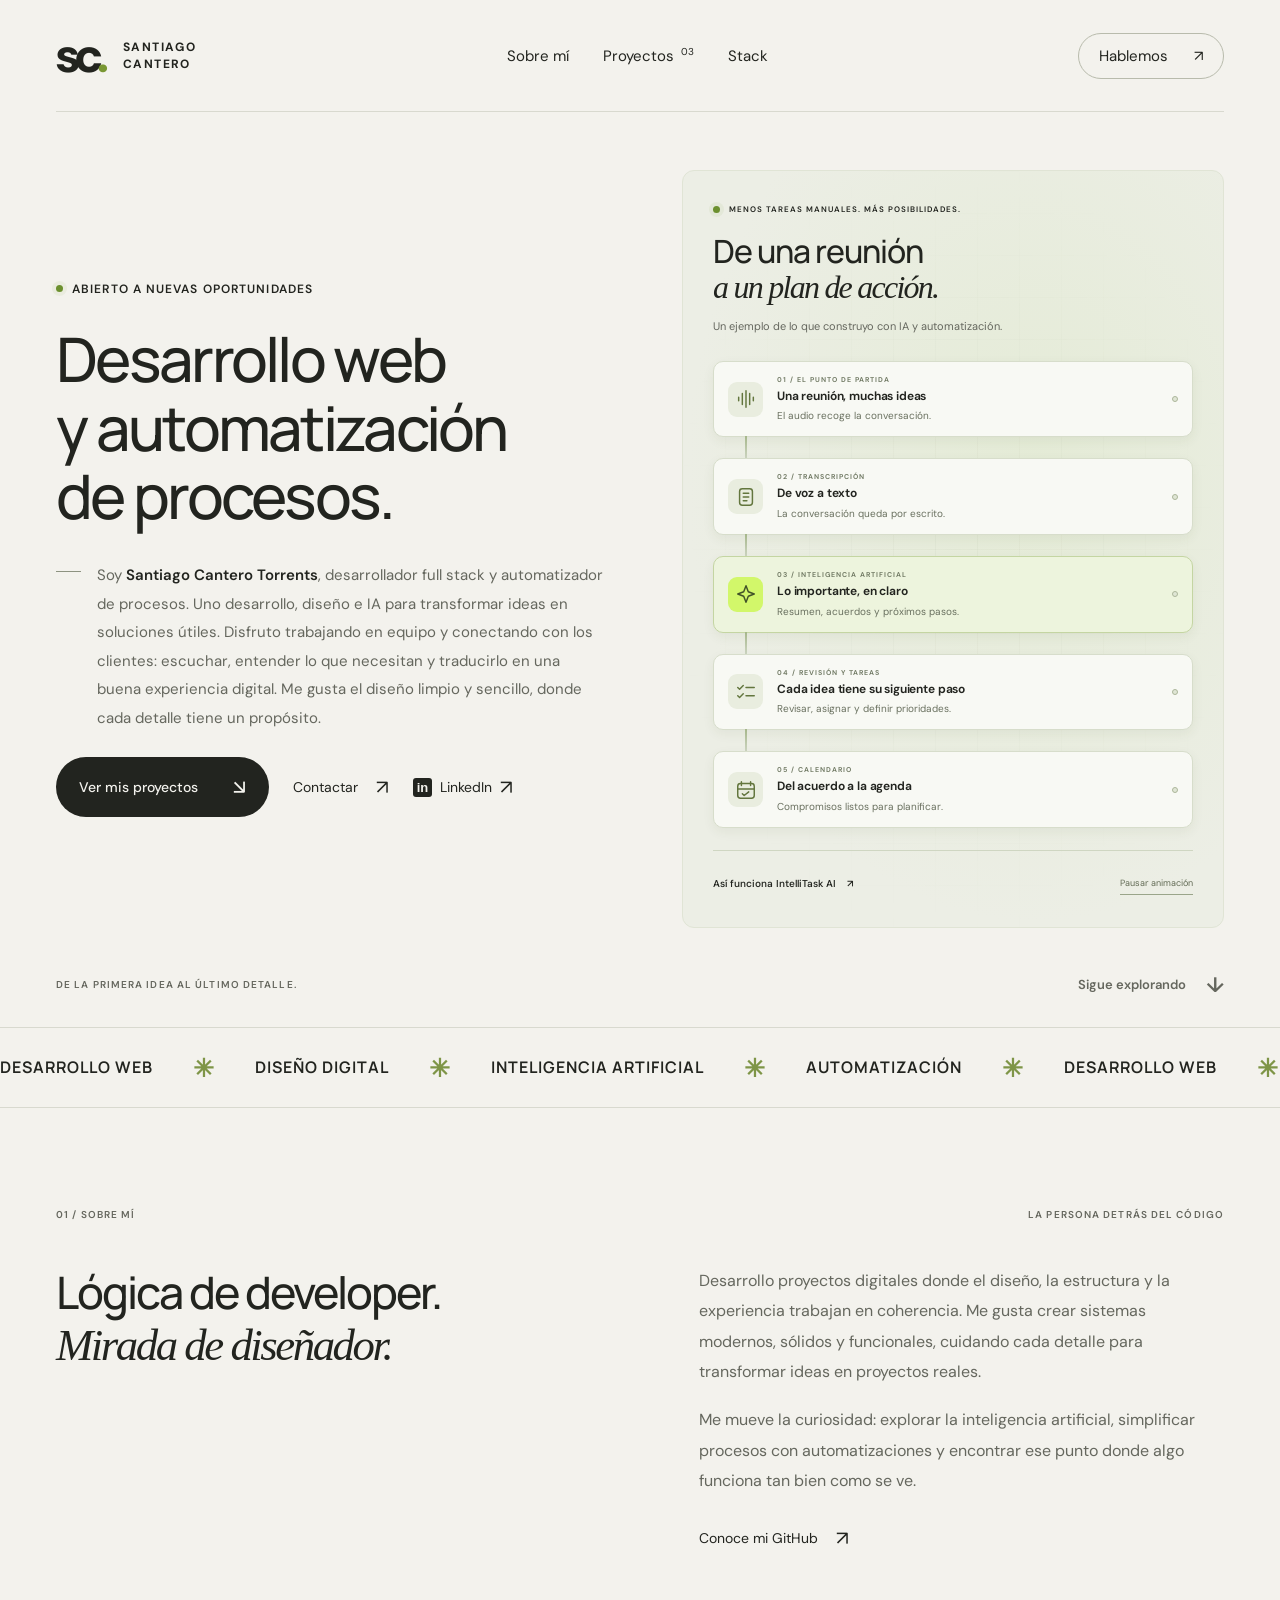
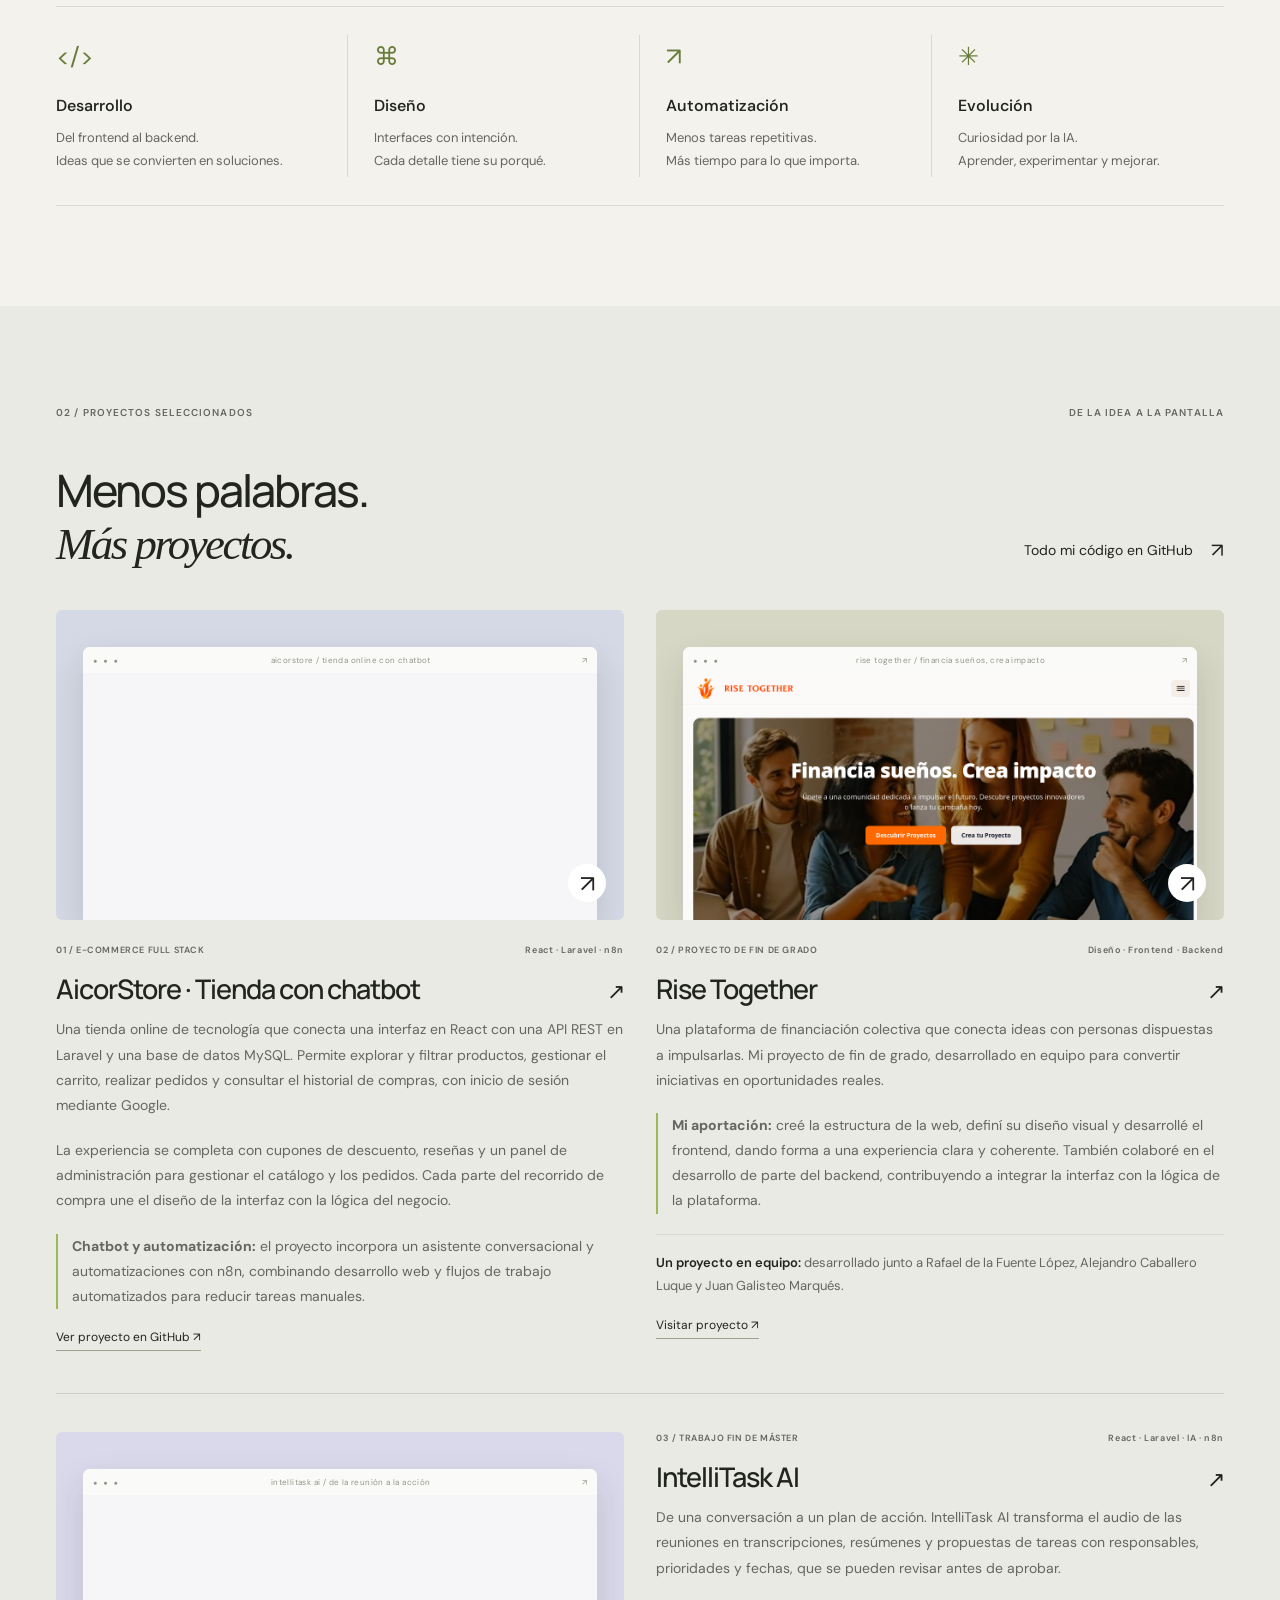
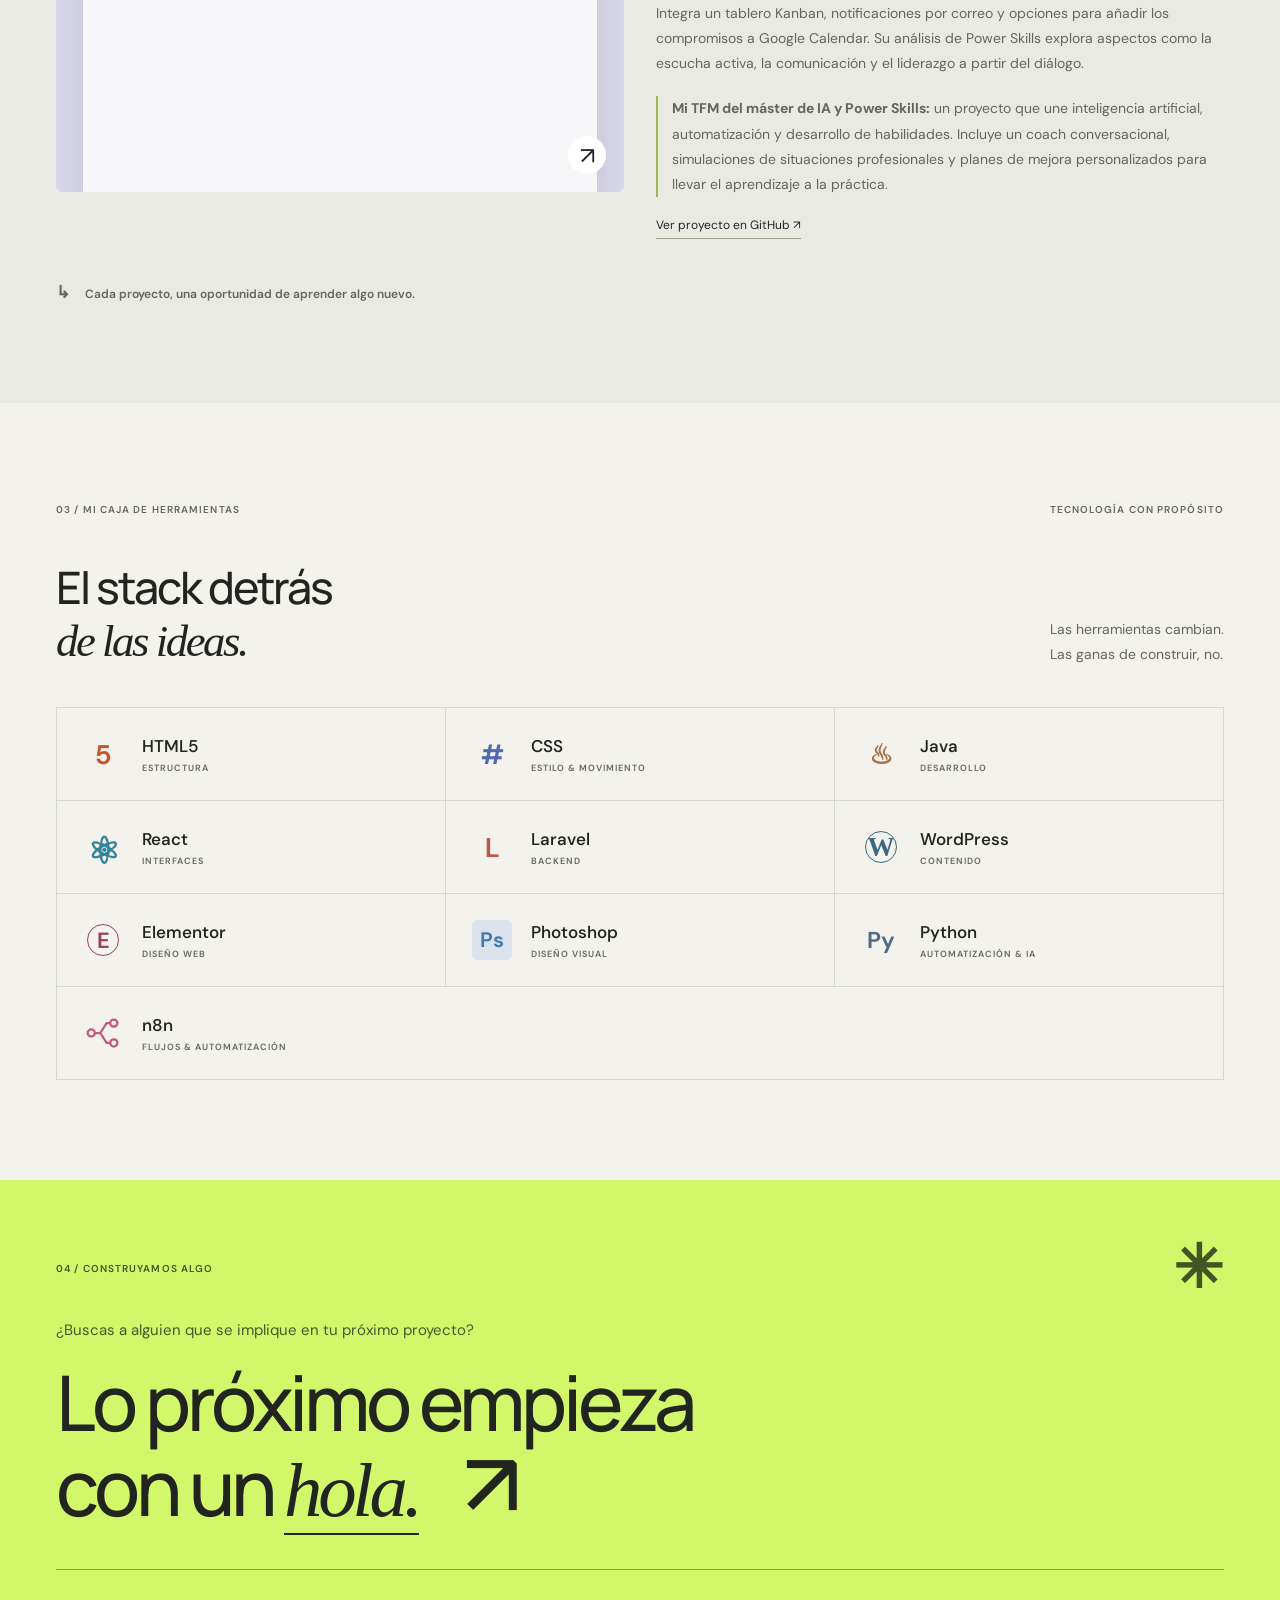
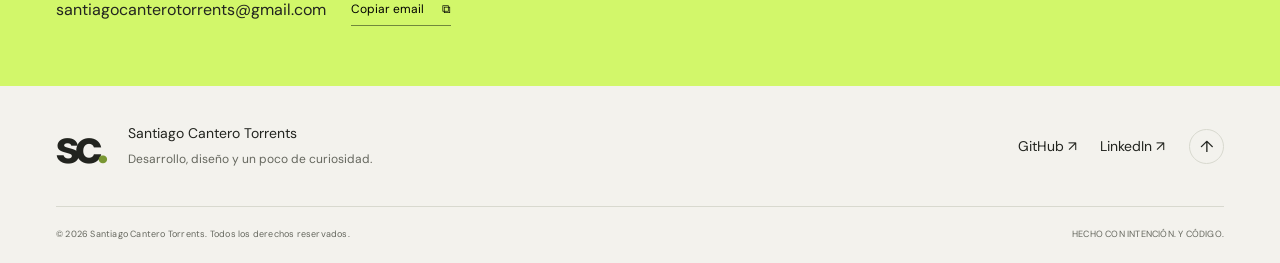
==== commit 974c79d2: "Simplificar titular profesional y añadir LinkedIn" ====
--- a/index.html
+++ b/index.html
@@ -28,9 +28,9 @@
     <section class="hero wrap" id="inicio" aria-labelledby="hero-title">
       <div class="hero-copy">
         <p class="eyebrow"><span class="status-dot"></span> ABIERTO A NUEVAS OPORTUNIDADES</p>
-        <h1 id="hero-title">Ideas con<br>intención.<br><span class="serif">Código</span> con<br><span class="highlight">impacto<svg viewBox="0 0 450 25" aria-hidden="true"><path d="M3 17 Q180 -5 442 10 M30 24 Q210 5 408 17"/></svg></span><span class="period">.</span></h1>
+        <h1 id="hero-title" class="professional-title">Desarrollo web<br>y automatización<br>de procesos.</h1>
         <div class="intro"><span class="intro-line" aria-hidden="true"></span><p>Soy <strong>Santiago Cantero Torrents</strong>, desarrollador full stack y automatizador de procesos. Uno desarrollo, diseño e IA para transformar ideas en soluciones útiles. Disfruto trabajando en equipo y conectando con los clientes: escuchar, entender lo que necesitan y traducirlo en una buena experiencia digital. Me gusta el diseño limpio y sencillo, donde cada detalle tiene un propósito.</p></div>
-        <div class="hero-actions"><a class="button dark" href="#proyectos">Ver mis proyectos <span aria-hidden="true">↘</span></a><a class="text-link" href="mailto:santiagocanterotorrents@gmail.com">Contactar <span aria-hidden="true">↗</span></a></div>
+        <div class="hero-actions"><a class="button dark" href="#proyectos">Ver mis proyectos <span aria-hidden="true">↘</span></a><a class="text-link" href="mailto:santiagocanterotorrents@gmail.com">Contactar <span aria-hidden="true">↗</span></a><a class="text-link linkedin-link" href="https://www.linkedin.com/in/santiago-cantero-torrents-43a609280/" target="_blank" rel="noopener noreferrer"><span class="linkedin-icon" aria-hidden="true">in</span> LinkedIn <span aria-hidden="true">↗</span></a></div>
       </div>
       <section class="hero-art workflow-art" aria-labelledby="workflow-title">
         <div class="art-grid" aria-hidden="true"></div>
@@ -117,6 +117,6 @@
     </div></section>
     <section class="contact" id="contacto" aria-labelledby="contact-title"><div class="wrap"><div class="section-kicker"><span>04 / CONSTRUYAMOS ALGO</span><span class="contact-star" aria-hidden="true">✳</span></div><p class="contact-intro">¿Buscas a alguien que se implique en tu próximo proyecto?</p><h2 id="contact-title">Lo próximo empieza<br>con un <a href="mailto:santiagocanterotorrents@gmail.com"><span class="serif">hola.</span><span class="contact-arrow" aria-hidden="true">↗</span></a></h2><div class="contact-bottom"><a class="email" href="mailto:santiagocanterotorrents@gmail.com">santiagocanterotorrents@gmail.com</a><button class="copy-email" type="button">Copiar email <span aria-hidden="true">⧉</span></button><span class="copy-status" role="status" aria-live="polite"></span></div></div></section>
   </main>
-  <footer class="footer wrap"><div class="footer-top"><a class="brand" href="#inicio" aria-label="Volver al inicio">sc<span class="brand-dot">.</span></a><p>Santiago Cantero Torrents<br><span>Desarrollo, diseño y un poco de curiosidad.</span></p><a class="text-link" href="https://github.com/santicantero" target="_blank" rel="noopener noreferrer">GitHub ↗</a><a class="back-top" href="#inicio" aria-label="Volver al inicio">↑</a></div><div class="footer-bottom"><span>© <span id="year">2026</span> Santiago Cantero Torrents. Todos los derechos reservados.</span><span>HECHO CON INTENCIÓN. Y CÓDIGO.</span></div></footer>
+  <footer class="footer wrap"><div class="footer-top"><a class="brand" href="#inicio" aria-label="Volver al inicio">sc<span class="brand-dot">.</span></a><p>Santiago Cantero Torrents<br><span>Desarrollo, diseño y un poco de curiosidad.</span></p><div class="footer-social"><a class="text-link" href="https://github.com/santicantero" target="_blank" rel="noopener noreferrer">GitHub ↗</a><a class="text-link" href="https://www.linkedin.com/in/santiago-cantero-torrents-43a609280/" target="_blank" rel="noopener noreferrer">LinkedIn ↗</a></div><a class="back-top" href="#inicio" aria-label="Volver al inicio">↑</a></div><div class="footer-bottom"><span>© <span id="year">2026</span> Santiago Cantero Torrents. Todos los derechos reservados.</span><span>HECHO CON INTENCIÓN. Y CÓDIGO.</span></div></footer>
 </body>
 </html>
--- a/styles.css
+++ b/styles.css
@@ -49,3 +49,13 @@
 @media(max-width:1050px){.workflow-art{padding:25px 20px;min-height:660px}.workflow-heading h2{font-size:29px}.workflow-step{gap:10px;padding:12px}.workflow-step:not(:last-child):after{left:29px}.workflow-step h3{font-size:11px}.workflow-step p{font-size:9px}.workflow-label{font-size:6.5px;letter-spacing:.7px}}
 @media(max-width:700px){.workflow-art{min-height:0;padding:27px 20px}.workflow-heading h2{font-size:32px}.workflow-caption{font-size:12px}.workflow-heading .eyebrow{font-size:7px}.workflow-step{padding:14px 12px}.workflow-step h3{font-size:12px}.workflow-step p{font-size:10px}.workflow-label{font-size:7px}.workflow-footer a{font-size:11px}.workflow-toggle{font-size:10px}}
 @media(prefers-reduced-motion:reduce){.workflow-step,.workflow-marker,.workflow-step:after{animation:none!important}.workflow-toggle{display:none}}
+
+/* Direct professional headline and visible social contact. */
+.hero-copy{align-self:center}
+h1.professional-title{font-size:clamp(36px,4.8vw,68px);line-height:1.12;letter-spacing:-2.7px;font-weight:500;margin-bottom:30px}
+.hero-actions{flex-wrap:wrap;gap:20px 24px}
+.linkedin-link{gap:8px;white-space:nowrap}
+.linkedin-link .linkedin-icon{display:inline-grid;place-items:center;width:19px;height:19px;border-radius:3px;background:var(--ink);color:var(--paper);font-family:Arial,sans-serif;font-size:13px;font-weight:700;line-height:1}
+.footer-social{display:flex;align-items:center;gap:23px;margin-left:auto}
+@media(max-width:1050px){h1.professional-title{letter-spacing:-1.8px}.hero-actions{gap:18px}}
+@media(max-width:700px){h1.professional-title{font-size:clamp(34px,8.5vw,52px);letter-spacing:-1.5px}h1.professional-title br:nth-of-type(2){display:initial}.hero-copy{padding-top:7px}.hero-actions{gap:18px 22px}.footer-social{gap:18px}.footer-social .text-link{font-size:12px}}
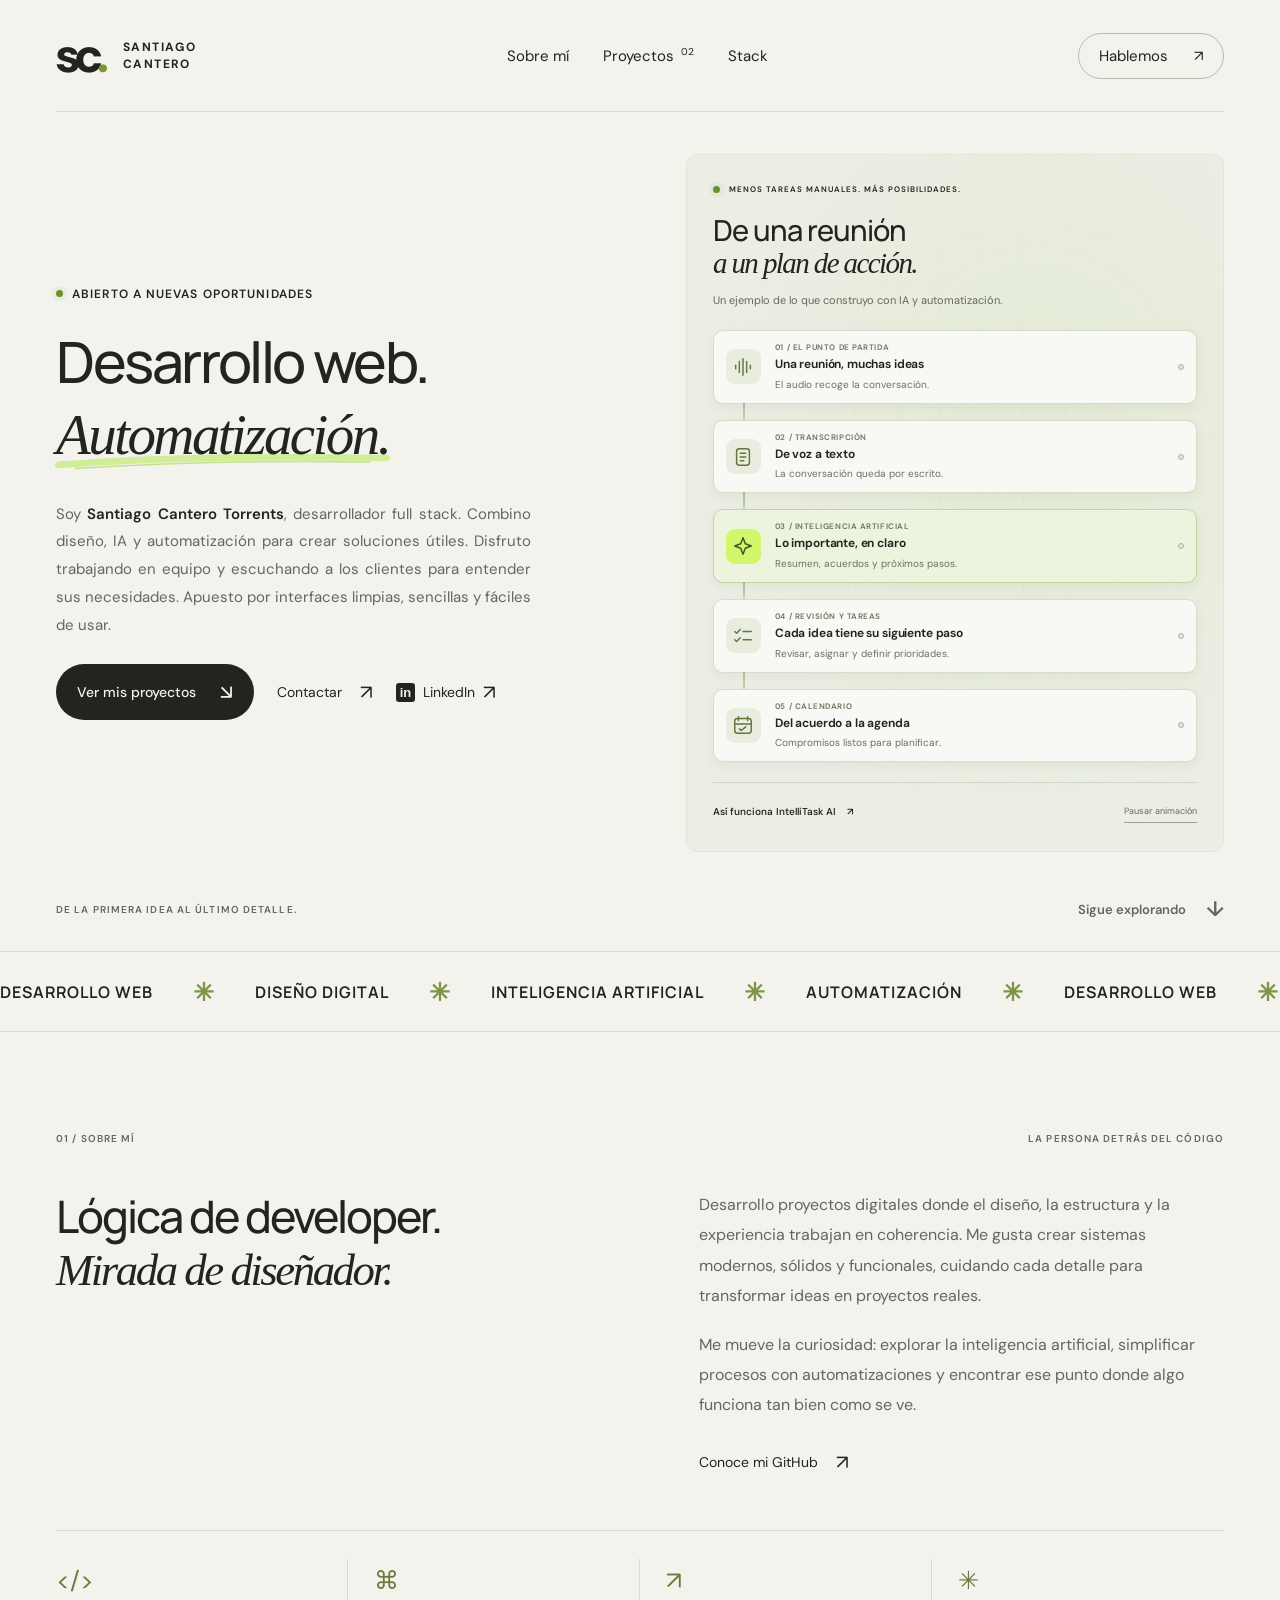
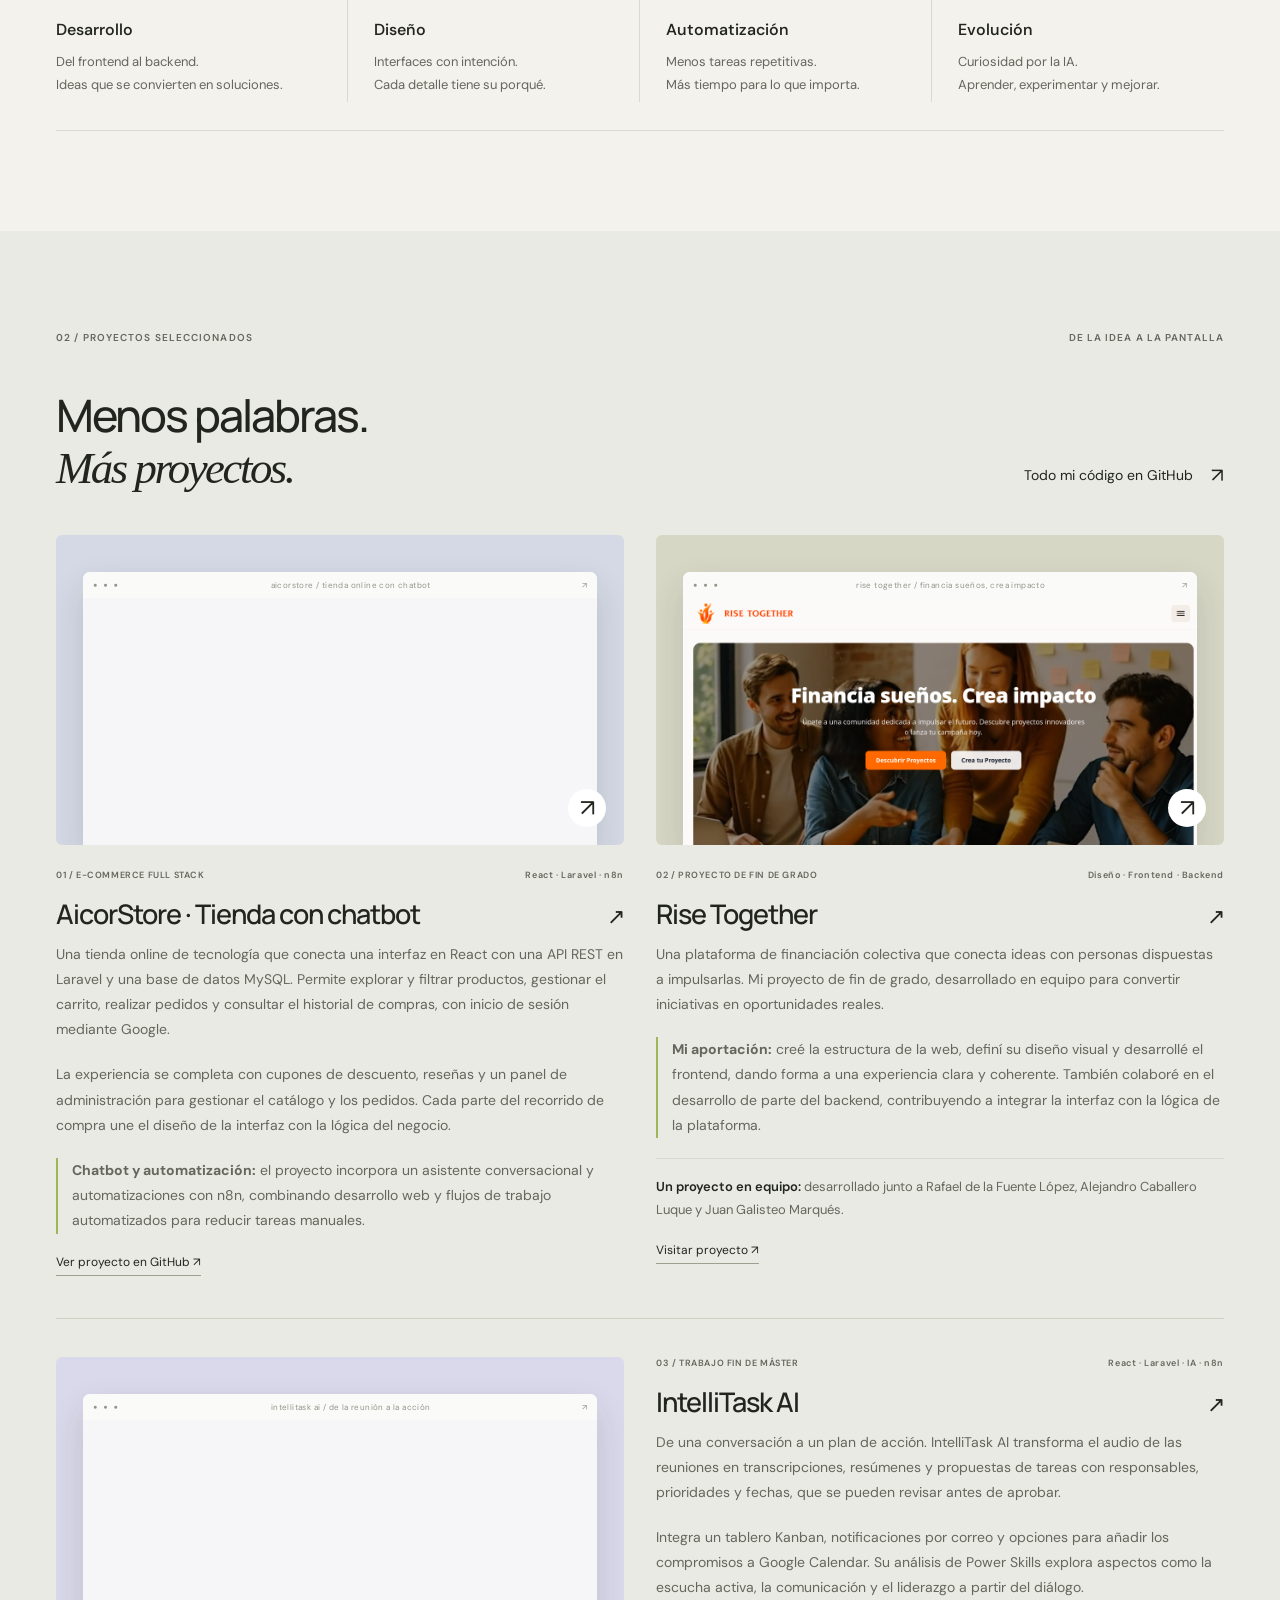
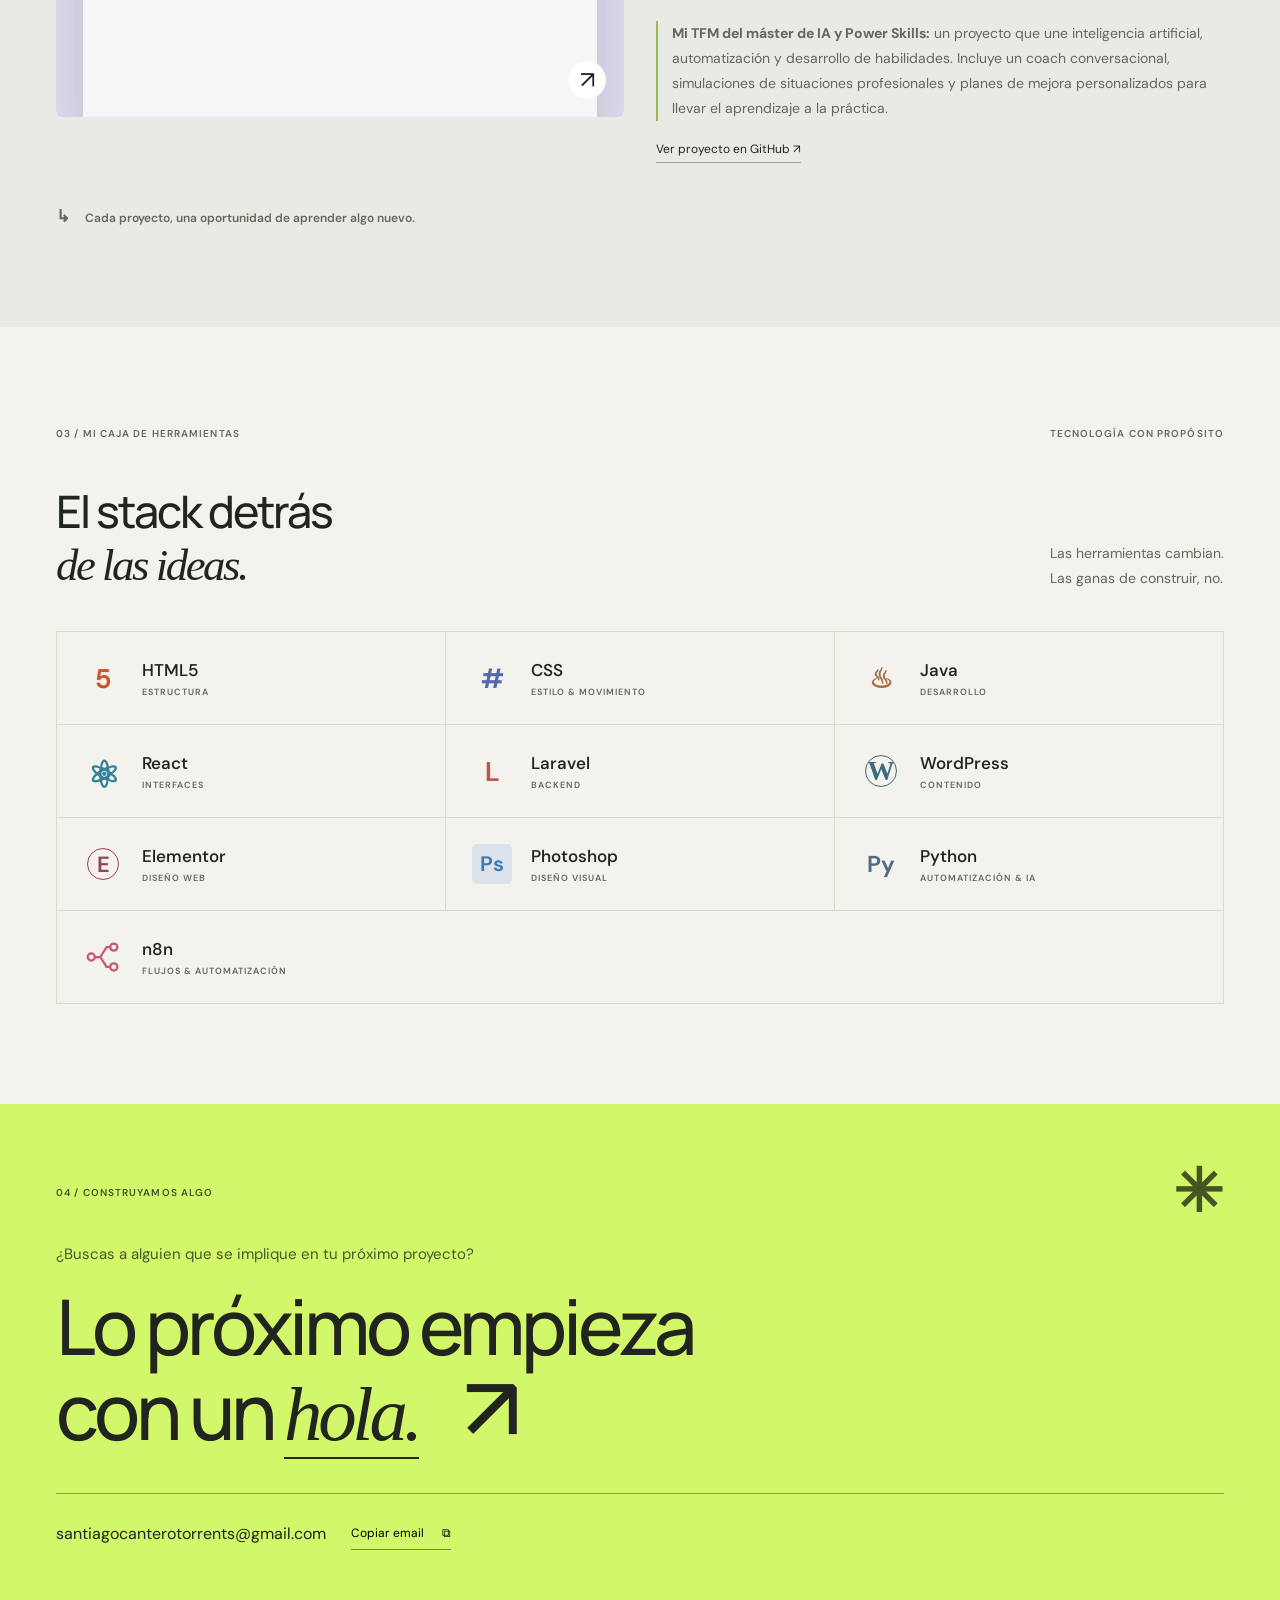
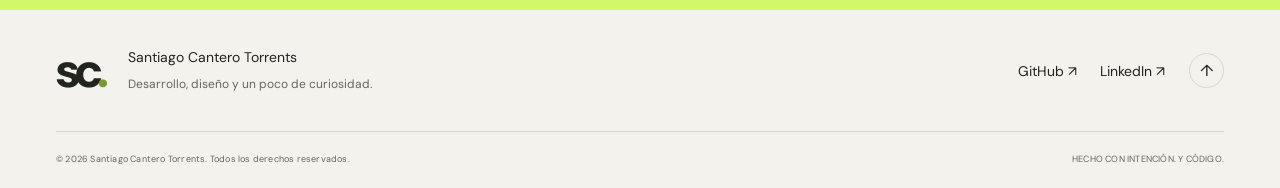
==== commit 17578fa0: "Refinar portada con título compacto y acento lima" ====
--- a/index.html
+++ b/index.html
@@ -6,12 +6,12 @@
   <meta name="theme-color" content="#f3f2ed">
   <meta name="description" content="Santiago Cantero Torrents. Desarrollador full stack y automatizador de procesos. Desarrollo web, diseño e inteligencia artificial para transformar ideas en proyectos reales.">
   <meta property="og:title" content="Santiago Cantero — Desarrollo, diseño & automatización">
-  <meta property="og:description" content="Ideas con intención. Código que las hace realidad. Descubre mis proyectos y hablemos.">
+  <meta property="og:description" content="Desarrollo web, diseño limpio y automatización con IA. Descubre mis proyectos y hablemos.">
   <meta property="og:type" content="website">
   <meta property="og:url" content="https://santicantero.github.io/">
   <link rel="canonical" href="https://santicantero.github.io/">
   <link rel="icon" type="image/svg+xml" href="assets/favicon.svg">
-  <link rel="stylesheet" href="styles.css">
+  <link rel="stylesheet" href="styles.css?v=65ef0438077b">
   <script src="script.js" defer></script>
   <title>Santiago Cantero Torrents · Full stack developer</title>
 </head>
@@ -20,7 +20,7 @@
   <header class="header wrap">
     <a class="brand" href="#inicio" aria-label="Santiago Cantero, inicio">sc<span class="brand-dot">.</span><span class="brand-name">SANTIAGO<br>CANTERO</span></a>
     <nav aria-label="Navegación principal">
-      <a href="#sobre-mi">Sobre mí</a><a href="#proyectos">Proyectos <span class="nav-count">03</span></a><a href="#stack">Stack</a>
+      <a href="#sobre-mi">Sobre mí</a><a href="#proyectos">Proyectos <span class="nav-count" aria-label="sección 02">02</span></a><a href="#stack">Stack</a>
     </nav>
     <a class="header-contact" href="mailto:santiagocanterotorrents@gmail.com">Hablemos <span aria-hidden="true">↗</span></a>
   </header>
@@ -28,8 +28,8 @@
     <section class="hero wrap" id="inicio" aria-labelledby="hero-title">
       <div class="hero-copy">
         <p class="eyebrow"><span class="status-dot"></span> ABIERTO A NUEVAS OPORTUNIDADES</p>
-        <h1 id="hero-title" class="professional-title">Desarrollo web<br>y automatización<br>de procesos.</h1>
-        <div class="intro"><span class="intro-line" aria-hidden="true"></span><p>Soy <strong>Santiago Cantero Torrents</strong>, desarrollador full stack y automatizador de procesos. Uno desarrollo, diseño e IA para transformar ideas en soluciones útiles. Disfruto trabajando en equipo y conectando con los clientes: escuchar, entender lo que necesitan y traducirlo en una buena experiencia digital. Me gusta el diseño limpio y sencillo, donde cada detalle tiene un propósito.</p></div>
+        <h1 id="hero-title" class="professional-title"><span class="headline-row">Desarrollo web.</span><span class="headline-row"><span class="hero-accent">Automatización.</span></span></h1>
+        <div class="intro"><span class="intro-line" aria-hidden="true"></span><p>Soy <strong>Santiago Cantero Torrents</strong>, desarrollador full stack. Combino diseño, IA y automatización para crear soluciones útiles. Disfruto trabajando en equipo y escuchando a los clientes para entender sus necesidades. Apuesto por interfaces limpias, sencillas y fáciles de usar.</p></div>
         <div class="hero-actions"><a class="button dark" href="#proyectos">Ver mis proyectos <span aria-hidden="true">↘</span></a><a class="text-link" href="mailto:santiagocanterotorrents@gmail.com">Contactar <span aria-hidden="true">↗</span></a><a class="text-link linkedin-link" href="https://www.linkedin.com/in/santiago-cantero-torrents-43a609280/" target="_blank" rel="noopener noreferrer"><span class="linkedin-icon" aria-hidden="true">in</span> LinkedIn <span aria-hidden="true">↗</span></a></div>
       </div>
       <section class="hero-art workflow-art" aria-labelledby="workflow-title">
--- a/styles.css
+++ b/styles.css
@@ -50,12 +50,31 @@
 @media(max-width:700px){.workflow-art{min-height:0;padding:27px 20px}.workflow-heading h2{font-size:32px}.workflow-caption{font-size:12px}.workflow-heading .eyebrow{font-size:7px}.workflow-step{padding:14px 12px}.workflow-step h3{font-size:12px}.workflow-step p{font-size:10px}.workflow-label{font-size:7px}.workflow-footer a{font-size:11px}.workflow-toggle{font-size:10px}}
 @media(prefers-reduced-motion:reduce){.workflow-step,.workflow-marker,.workflow-step:after{animation:none!important}.workflow-toggle{display:none}}
 
-/* Direct professional headline and visible social contact. */
-.hero-copy{align-self:center}
-h1.professional-title{font-size:clamp(36px,4.8vw,68px);line-height:1.12;letter-spacing:-2.7px;font-weight:500;margin-bottom:30px}
-.hero-actions{flex-wrap:wrap;gap:20px 24px}
+/* Compact, two-line introduction with the original lime accent. */
+.hero{grid-template-columns:minmax(0,1.1fr) minmax(0,1fr);column-gap:38px;padding-top:42px}
+.hero-copy{align-self:center;min-width:0;padding-block:20px}
+.hero-copy>.eyebrow{margin-bottom:25px}
+h1.professional-title{font-size:clamp(32px,4.45vw,60px);line-height:1.2;letter-spacing:-2.4px;font-weight:500;margin-bottom:31px}
+.headline-row{display:block;white-space:nowrap}
+.headline-row+.headline-row{margin-top:3px}
+.hero-accent{position:relative;isolation:isolate;display:inline-block;font-family:var(--serif);font-style:italic;font-weight:400;letter-spacing:-.045em;padding-inline:.035em;margin-inline:-.035em}
+.hero-accent::after{content:"";position:absolute;left:-.015em;right:-.015em;bottom:.015em;height:.3em;z-index:-1;pointer-events:none;background:url("data:image/svg+xml,%3Csvg%20xmlns%3D%22http%3A%2F%2Fwww.w3.org%2F2000%2Fsvg%22%20viewBox%3D%220%200%20450%2036%22%20preserveAspectRatio%3D%22none%22%3E%3Cpath%20d%3D%22M9%2023%20Q180%205%20441%2017%22%20fill%3D%22none%22%20stroke%3D%22%23c9ee82%22%20stroke-width%3D%2214%22%20stroke-linecap%3D%22round%22%20opacity%3D%22.8%22%2F%3E%3Cpath%20d%3D%22M30%2031%20Q215%2016%20420%2025%22%20fill%3D%22none%22%20stroke%3D%22%23b4d967%22%20stroke-width%3D%223%22%20stroke-linecap%3D%22round%22%20opacity%3D%22.7%22%2F%3E%3C%2Fsvg%3E") center / 100% 100% no-repeat;transform:rotate(-.7deg)}
+.intro{max-width:475px;gap:0;margin-bottom:25px}
+.intro-line{display:none}
+.intro p{max-width:none;margin:0;font-size:15px;line-height:1.85;text-align:justify;text-align-last:left;hyphens:auto;text-wrap:pretty}
+.hero-actions{flex-wrap:wrap;gap:18px 23px}
+.hero-actions .button{gap:24px;padding:15px 21px}
 .linkedin-link{gap:8px;white-space:nowrap}
 .linkedin-link .linkedin-icon{display:inline-grid;place-items:center;width:19px;height:19px;border-radius:3px;background:var(--ink);color:var(--paper);font-family:Arial,sans-serif;font-size:13px;font-weight:700;line-height:1}
 .footer-social{display:flex;align-items:center;gap:23px;margin-left:auto}
-@media(max-width:1050px){h1.professional-title{letter-spacing:-1.8px}.hero-actions{gap:18px}}
-@media(max-width:700px){h1.professional-title{font-size:clamp(34px,8.5vw,52px);letter-spacing:-1.5px}h1.professional-title br:nth-of-type(2){display:initial}.hero-copy{padding-top:7px}.hero-actions{gap:18px 22px}.footer-social{gap:18px}.footer-social .text-link{font-size:12px}}
+.workflow-art{min-height:0;padding:28px 26px}
+.workflow-heading h2{font-size:29px}
+.workflow-caption{margin-bottom:21px}
+.workflow-steps{gap:16px}
+.workflow-step{padding:11px 12px}
+.workflow-step:not(:last-child):after{left:29px;height:17px}
+.workflow-label{font-size:8px;letter-spacing:.55px}
+.workflow-footer{margin-top:20px;padding-top:17px}
+@media(max-width:1050px){.hero{column-gap:26px}h1.professional-title{letter-spacing:-1.6px}.intro p{font-size:14px;line-height:1.8}.hero-actions{gap:16px 18px}.workflow-art{padding:24px 18px}.workflow-label{font-size:7px}.workflow-step h3{font-size:11px}}
+@media(max-width:700px){.hero{grid-template-columns:minmax(0,1fr);padding-top:27px;row-gap:29px}.hero-copy{padding-block:7px 0;max-width:510px;width:100%;margin-inline:auto}.hero-copy>.eyebrow{margin-bottom:22px}h1.professional-title{font-size:clamp(32px,8.4vw,52px);line-height:1.18;letter-spacing:-1.4px;margin-bottom:29px}.intro{max-width:none;margin-bottom:24px}.intro p{font-size:14px;line-height:1.85}.hero-actions{gap:17px 20px}.workflow-art{padding:26px 20px}.workflow-heading h2{font-size:30px}.workflow-label{font-size:8px}.workflow-step h3{font-size:12px}.footer-social{gap:18px}.footer-social .text-link{font-size:12px}}
+@media(max-width:360px){h1.professional-title{font-size:30px}.hero-actions{gap:14px}.hero-actions .button{padding-inline:17px;gap:16px}.hero-actions .text-link{font-size:12px}.workflow-label{font-size:7px}}
